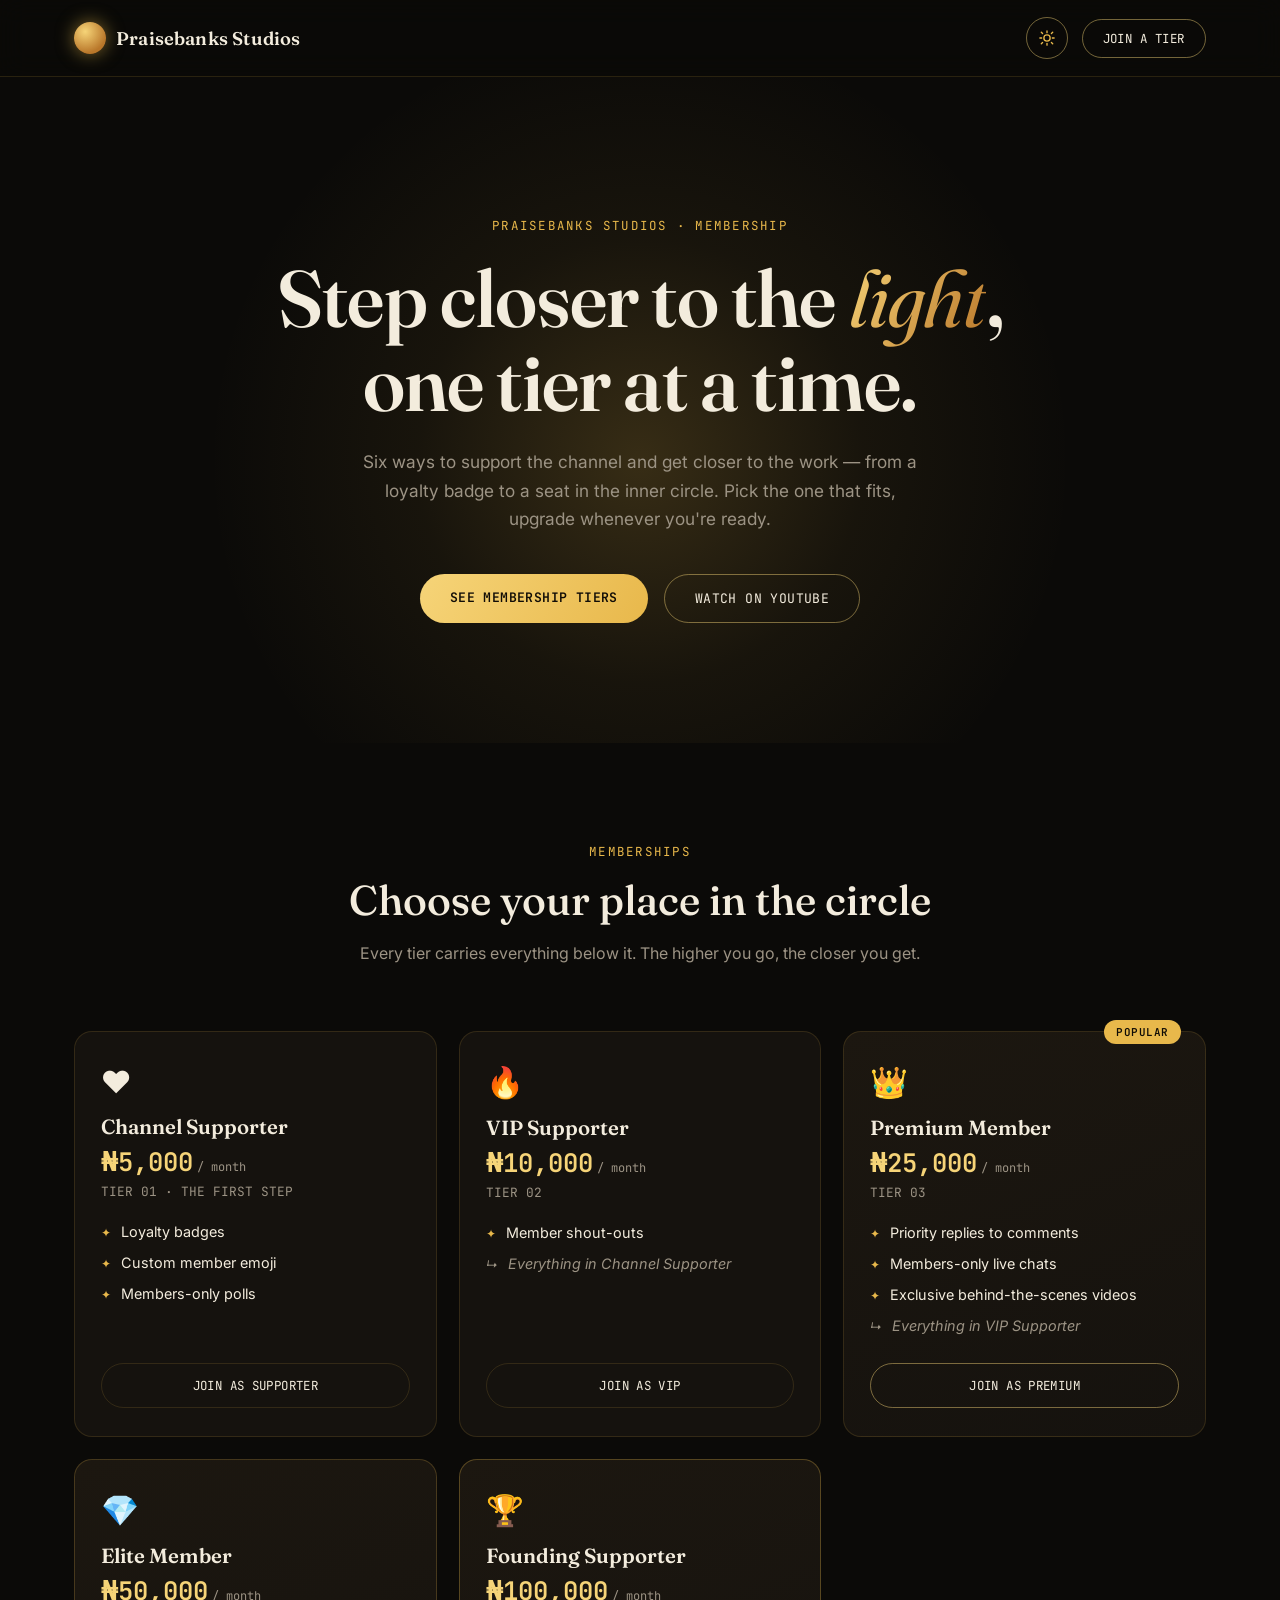
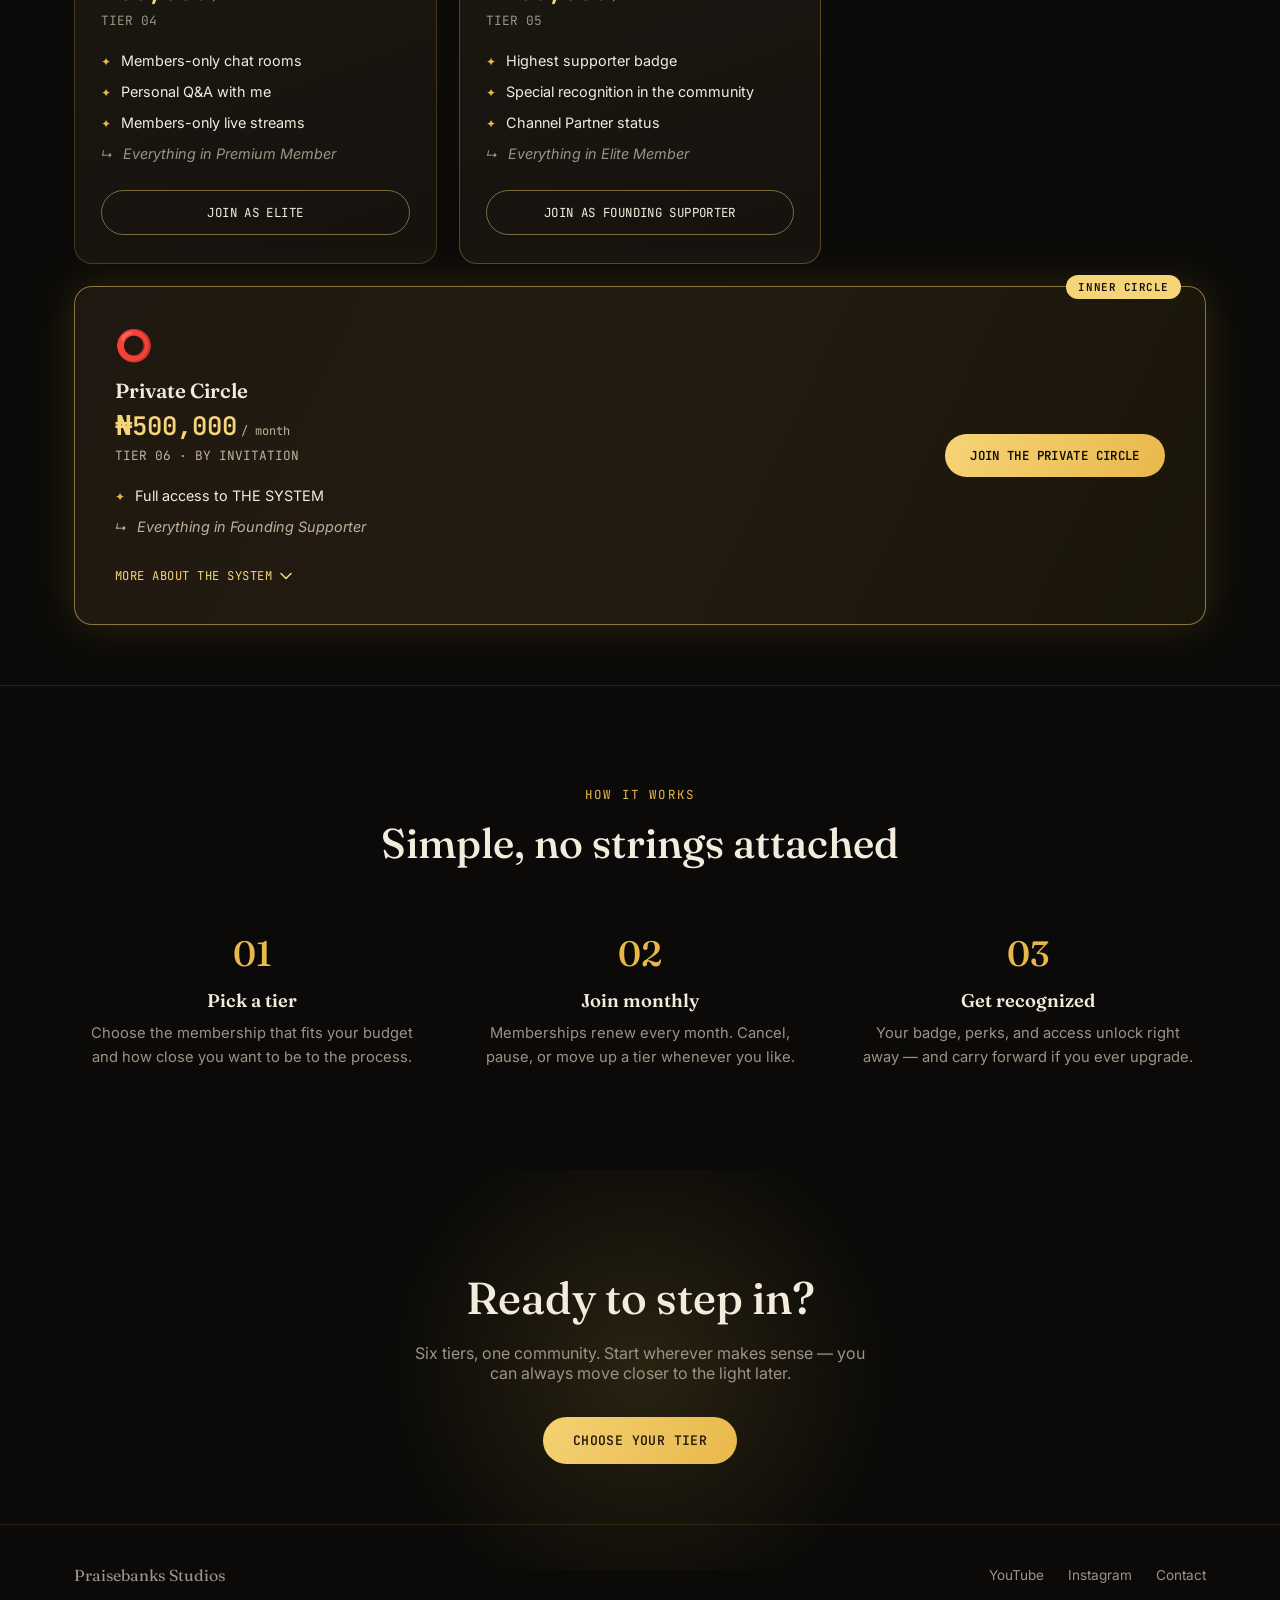
==== index.html @ a1e798ef "edited" ====
<!DOCTYPE html>
<html lang="en">
<head>
<meta charset="UTF-8">
<meta name="viewport" content="width=device-width, initial-scale=1.0">
<title>Praisebanks Studios — Memberships</title>
<link rel="icon" type="image/svg+xml" href="data:image/svg+xml,%3Csvg xmlns='http://www.w3.org/2000/svg' viewBox='0 0 64 64'%3E%3Cdefs%3E%3CradialGradient id='g' cx='38%25' cy='32%25' r='75%25'%3E%3Cstop offset='0%25' stop-color='%23f6d478'/%3E%3Cstop offset='100%25' stop-color='%23b9772a'/%3E%3C/radialGradient%3E%3C/defs%3E%3Crect width='64' height='64' rx='14' fill='%230b0a08'/%3E%3Ccircle cx='32' cy='32' r='19' fill='url(%23g)'/%3E%3C/svg%3E">
<link rel="preconnect" href="https://fonts.googleapis.com">
<link rel="preconnect" href="https://fonts.gstatic.com" crossorigin>
<link href="https://fonts.googleapis.com/css2?family=Fraunces:opsz,wght@9..144,300;9..144,400;9..144,500;9..144,600;9..144,700&family=Inter:wght@400;500;600&family=JetBrains+Mono:wght@400;500;600&display=swap" rel="stylesheet">
<style>
  :root{
    --bg: #0b0a08;
    --panel: #15120e;
    --panel-elevated: #1c1710;
    --gold: #e8b84b;
    --gold-bright: #f6d478;
    --amber: #b9772a;
    --text: #f3ecdd;
    --text-muted: #9c9384;
    --border: rgba(232,184,74,0.14);
    --border-bright: rgba(246,212,120,0.45);
    --glow-rgb: 232,184,74;
    --nav-bg: rgba(11,10,8,0.72);
    --card-shadow: none;
    --card-shadow-elevated: none;
    --card-shadow-t6: none;
  }

  [data-theme="light"]{
    --bg: #fbf1de;
    --panel: #fffaf0;
    --panel-elevated: #fff1d2;
    --gold: #a8601c;
    --gold-bright: #c9791f;
    --amber: #8a4e18;
    --text: #2a1f10;
    --text-muted: #7d6c50;
    --border: rgba(168,96,28,0.18);
    --border-bright: rgba(168,96,28,0.5);
    --glow-rgb: 201,121,31;
    --nav-bg: rgba(251,241,222,0.78);
    --card-shadow: 0 6px 28px rgba(120,74,16,0.10);
    --card-shadow-elevated: 0 14px 44px rgba(120,74,16,0.16);
    --card-shadow-t6: 0 18px 56px rgba(120,74,16,0.22);
  }

  [data-theme="light"] body{
    background:
      radial-gradient(ellipse 900px 500px at 50% -10%, rgba(233,166,64,0.24), transparent 60%),
      linear-gradient(180deg, #fef8ec 0%, #fbf1de 55%, #f7e8c9 100%);
  }
  [data-theme="light"] .tier-card{ box-shadow: var(--card-shadow); }
  [data-theme="light"] .tier-card.t3,
  [data-theme="light"] .tier-card.t4,
  [data-theme="light"] .tier-card.t5{ box-shadow: var(--card-shadow-elevated); }
  [data-theme="light"] .tier-card.t6{ box-shadow: var(--card-shadow-t6); }

  *{ box-sizing: border-box; margin:0; padding:0; }
  html{ scroll-behavior: smooth; }

  body{
    background: var(--bg);
    color: var(--text);
    font-family: 'Inter', sans-serif;
    -webkit-font-smoothing: antialiased;
    overflow-x: hidden;
    transition: background-color .35s ease, color .35s ease;
  }

  @media (prefers-reduced-motion: reduce){
    *{ animation-duration: 0.01ms !important; animation-iteration-count: 1 !important; transition-duration: 0.01ms !important; scroll-behavior: auto !important; }
  }

  a{ color: inherit; text-decoration: none; }
  :focus-visible{ outline: 2px solid var(--gold-bright); outline-offset: 3px; }

  .wrap{ max-width: 1180px; margin: 0 auto; padding: 0 24px; }

  /* ---------- NAV ---------- */
  nav{
    position: sticky; top:0; z-index: 50;
    backdrop-filter: blur(14px);
    background: var(--nav-bg);
    border-bottom: 1px solid var(--border);
  }
  nav .wrap{ display:flex; align-items:center; justify-content:space-between; height: 76px; }
  .brand{ display:flex; align-items:center; gap:10px; font-family:'Fraunces', serif; font-weight:600; font-size: 1.15rem; letter-spacing: 0.01em; }
  .brand .mark{
    width: 32px; height: 32px; border-radius: 50%;
    background: radial-gradient(circle at 35% 30%, var(--gold-bright), var(--amber) 70%);
    box-shadow: 0 0 18px rgba(var(--glow-rgb),0.55);
    flex-shrink: 0;
  }
  .nav-cta{
    font-family:'JetBrains Mono', monospace; font-size: 0.78rem; letter-spacing: 0.04em;
    text-transform: uppercase; padding: 10px 20px; border: 1px solid var(--border-bright);
    border-radius: 999px; transition: all .25s ease; white-space: nowrap;
  }
  .nav-cta:hover{ background: var(--gold); color:#100c06; box-shadow: 0 0 24px rgba(var(--glow-rgb),0.4); }

  .nav-right{ display:flex; align-items:center; gap: 14px; }

  .theme-toggle{
    width: 42px; height: 42px; border-radius: 50%;
    border: 1px solid var(--border-bright); background: transparent;
    display:flex; align-items:center; justify-content:center; cursor:pointer;
    color: var(--gold); transition: all .25s ease; flex-shrink:0;
  }
  .theme-toggle:hover{ background: rgba(var(--glow-rgb),0.1); }
  .theme-toggle svg{ width: 18px; height: 18px; }
  .theme-toggle .icon-moon{ display:none; }
  [data-theme="light"] .theme-toggle .icon-sun{ display:none; }
  [data-theme="light"] .theme-toggle .icon-moon{ display:block; }

  /* ---------- HERO ---------- */
  .hero{
    position: relative;
    padding: 140px 0 120px;
    text-align: center;
    overflow: hidden;
  }
  .hero::before{
    content:''; position:absolute; top: -10%; left:50%; transform: translateX(-50%);
    width: 900px; height: 900px; max-width: 200vw;
    background: radial-gradient(circle, rgba(var(--glow-rgb),0.20) 0%, rgba(var(--glow-rgb),0.06) 35%, transparent 68%);
    pointer-events:none;
    animation: breathe 8s ease-in-out infinite;
  }
  @keyframes breathe{ 0%,100%{ opacity:0.85; } 50%{ opacity:1; } }

  .eyebrow{
    position:relative; font-family:'JetBrains Mono', monospace; font-size: 0.78rem;
    letter-spacing: 0.18em; text-transform: uppercase; color: var(--gold);
    margin-bottom: 22px;
  }
  h1{
    position:relative;
    font-family:'Fraunces', serif; font-weight: 600; font-optical-sizing: auto;
    font-size: clamp(2.5rem, 6.5vw, 5rem);
    line-height: 1.05;
    letter-spacing: -0.01em;
    max-width: 820px; margin: 0 auto 24px;
  }
  h1 em{
    font-style: italic; font-weight: 400;
    background: linear-gradient(120deg, var(--gold-bright), var(--amber));
    -webkit-background-clip: text; background-clip: text; color: transparent;
  }
  .hero p{
    position:relative;
    max-width: 560px; margin: 0 auto 40px;
    color: var(--text-muted); font-size: 1.08rem; line-height: 1.65;
  }
  .hero-actions{ position:relative; display:flex; gap:16px; justify-content:center; flex-wrap: wrap; }
  .btn-primary, .btn-ghost{
    font-family:'JetBrains Mono', monospace; font-size: 0.82rem; letter-spacing:0.03em;
    text-transform: uppercase; padding: 15px 30px; border-radius: 999px; transition: all .25s ease;
    display:inline-block;
  }
  .btn-primary{ background: linear-gradient(120deg, var(--gold-bright), var(--gold)); color:#100c06; font-weight:600; }
  .btn-primary:hover{ box-shadow: 0 0 32px rgba(var(--glow-rgb),0.5); transform: translateY(-2px); }
  .btn-ghost{ border: 1px solid var(--border-bright); }
  .btn-ghost:hover{ background: rgba(var(--glow-rgb),0.08); }

  /* ---------- SECTION HEADS ---------- */
  .section-head{ text-align:center; max-width: 640px; margin: 0 auto 64px; }
  .section-head .eyebrow{ margin-bottom: 16px; }
  .section-head h2{
    font-family:'Fraunces', serif; font-weight: 500; font-size: clamp(1.8rem, 3.6vw, 2.6rem);
    line-height: 1.2; margin-bottom: 16px;
  }
  .section-head p{ color: var(--text-muted); font-size: 1rem; line-height: 1.6; }

  /* ---------- TIERS ---------- */
  .tiers{ padding: 100px 0 60px; }
  .tier-grid{
    display: grid; grid-template-columns: repeat(3, 1fr); gap: 22px;
  }
  .tier-card{
    position: relative;
    background: var(--panel);
    border: 1px solid var(--border);
    border-radius: 18px;
    padding: 32px 26px 28px;
    display: flex; flex-direction: column;
    transition: transform .3s ease, box-shadow .3s ease, border-color .3s ease;
    --glow: 0.08;
  }
  .tier-card:hover{ transform: translateY(-6px); border-color: var(--border-bright); }
  .tier-card::after{
    content:''; position:absolute; inset:0; border-radius:18px; pointer-events:none;
    box-shadow: 0 0 0 rgba(var(--glow-rgb),0);
    transition: box-shadow .3s ease;
  }
  .tier-card:hover::after{ box-shadow: 0 0 40px rgba(var(--glow-rgb), var(--glow)); }

  /* Ascending glow — later tiers glow more, feel more "elevated" */
  .tier-card.t1{ --glow: 0.10; }
  .tier-card.t2{ --glow: 0.16; }
  .tier-card.t3{ --glow: 0.24; background: linear-gradient(160deg, var(--panel-elevated), var(--panel)); }
  .tier-card.t4{ --glow: 0.32; background: linear-gradient(160deg, var(--panel-elevated), var(--panel)); border-color: rgba(var(--glow-rgb),0.22); }
  .tier-card.t5{ --glow: 0.42; background: linear-gradient(160deg, var(--panel-elevated), var(--panel)); border-color: rgba(var(--glow-rgb),0.30); }
  .tier-card.t6{
    --glow: 0.55; grid-column: span 3;
    background: linear-gradient(115deg, #1f1810, #241c11 45%, #1a1509);
    border: 1px solid rgba(246,212,120,0.5);
    box-shadow: 0 0 46px rgba(var(--glow-rgb),0.16);
    padding: 40px 40px;
    flex-direction: row; align-items: center; gap: 36px; justify-content: space-between; flex-wrap: wrap;
    /* This card is always the dark "inner circle" accent, regardless of site theme —
       lock its text colors so they stay readable against its own dark background. */
    --text: #f3ecdd;
    --text-muted: #beb29a;
    --gold: #e8b84b;
    --gold-bright: #f6d478;
    --glow-rgb: 232,184,74;
  }
  .tier-card.t6 .tier-body{ flex: 1; min-width: 260px; }
  .tier-card.t6 .tier-cta{ align-self: center; min-width: 220px; }

  .tier-icon{ font-size: 1.9rem; margin-bottom: 14px; display:block; }
  .tier-name{ font-family:'Fraunces', serif; font-weight: 600; font-size: 1.28rem; margin-bottom: 6px; }
  .tier-price{
    font-family:'JetBrains Mono', monospace; font-size: 1.6rem; font-weight: 600;
    color: var(--gold-bright); margin-bottom: 4px;
  }
  .tier-price span{ font-size: 0.75rem; color: var(--text-muted); font-weight: 400; margin-left: 4px; }
  .tier-sub{ font-size: 0.8rem; color: var(--text-muted); margin-bottom: 22px; font-family:'JetBrains Mono', monospace; }

  .tier-features{ list-style:none; display:flex; flex-direction:column; gap: 11px; margin-bottom: 26px; flex:1; }
  .tier-features li{ display:flex; gap: 10px; font-size: 0.9rem; color: var(--text); line-height:1.4; align-items:flex-start; }
  .tier-features li::before{
    content:'✦'; color: var(--gold); font-size: 0.75rem; margin-top: 3px; flex-shrink:0;
  }
  .tier-features li.inherit{ color: var(--text-muted); font-style: italic; }
  .tier-features li.inherit::before{ content:'↳'; color: var(--text-muted); }

  .tier-cta{
    display:block; text-align:center; padding: 13px 20px; border-radius: 999px;
    font-family:'JetBrains Mono', monospace; font-size: 0.78rem; letter-spacing:0.03em;
    text-transform: uppercase; border: 1px solid var(--border-bright);
    transition: all .25s ease;
  }
  .tier-card.t1 .tier-cta, .tier-card.t2 .tier-cta{ border-color: var(--border); }
  .tier-cta:hover{ background: var(--gold); color:#100c06; box-shadow: 0 0 22px rgba(var(--glow-rgb),0.4); }
  .tier-card.t6 .tier-cta{ background: linear-gradient(120deg, var(--gold-bright), var(--gold)); color:#100c06; font-weight:600; border:none; }
  .tier-card.t6 .tier-cta:hover{ box-shadow: 0 0 32px rgba(var(--glow-rgb),0.55); }

  .system-toggle{
    display: inline-flex; align-items: center; gap: 8px;
    background: none; border: none; cursor: pointer;
    font-family:'JetBrains Mono', monospace; font-size: 0.76rem; letter-spacing: 0.04em;
    text-transform: uppercase; color: var(--gold-bright);
    padding: 0; margin-top: 4px;
  }
  .system-toggle .chev{ transition: transform .3s ease; }
  .system-toggle[aria-expanded="true"] .chev{ transform: rotate(180deg); }
  .system-toggle:hover{ color: var(--gold); }

  .system-panel{
    max-height: 0; overflow: hidden; transition: max-height .4s ease, margin-top .4s ease;
    margin-top: 0;
  }
  .system-panel.open{ max-height: 900px; margin-top: 18px; }
  .system-list{
    list-style: none; display: flex; flex-direction: column; gap: 10px;
    border-top: 1px solid rgba(var(--glow-rgb),0.18); padding-top: 18px;
  }
  .system-intro{
    font-family: 'Fraunces', serif; font-style: italic; font-weight: 400;
    font-size: 0.98rem; line-height: 1.55; color: var(--gold-bright);
    border-top: 1px solid rgba(var(--glow-rgb),0.18); padding-top: 18px;
  }
  .system-panel .system-list{ border-top: none; padding-top: 16px; }
  .system-list li{
    display: flex; gap: 10px; align-items: flex-start;
    font-size: 0.86rem; line-height: 1.5; color: var(--text);
  }
  .system-list li span{ flex-shrink: 0; }

  .badge-top{
    position:absolute; top:-12px; right: 24px;
    background: var(--gold); color:#100c06; font-family:'JetBrains Mono', monospace;
    font-size: 0.68rem; letter-spacing:0.05em; text-transform:uppercase;
    padding: 5px 12px; border-radius: 999px; font-weight:600;
  }
  .badge-inner{
    background: var(--gold-bright);
  }

  /* ---------- HOW IT WORKS ---------- */
  .how{ padding: 100px 0; border-top: 1px solid var(--border); }
  .how-grid{ display:grid; grid-template-columns: repeat(3,1fr); gap: 32px; }
  .how-item{ text-align:center; padding: 0 12px; }
  .how-num{
    font-family:'Fraunces', serif; font-size: 2.2rem; color: var(--gold);
    margin-bottom: 14px; font-weight: 500;
  }
  .how-item h3{ font-family:'Fraunces', serif; font-size: 1.15rem; font-weight:600; margin-bottom: 10px; }
  .how-item p{ color: var(--text-muted); font-size: 0.92rem; line-height: 1.6; }

  /* ---------- FOOTER CTA ---------- */
  .footer-cta{
    padding: 100px 0 60px; text-align:center; position:relative;
  }
  .footer-cta::before{
    content:''; position:absolute; top:0; left:50%; transform:translateX(-50%);
    width:600px; height:400px; max-width:180vw;
    background: radial-gradient(circle, rgba(var(--glow-rgb),0.14), transparent 70%);
    pointer-events:none;
  }
  .footer-cta h2{ font-family:'Fraunces', serif; font-size: clamp(1.9rem,4vw,2.8rem); font-weight:500; margin-bottom: 18px; position:relative; }
  .footer-cta p{ color: var(--text-muted); max-width: 480px; margin: 0 auto 34px; position:relative; }

  footer{ border-top: 1px solid var(--border); padding: 40px 0; }
  footer .wrap{ display:flex; justify-content:space-between; align-items:center; flex-wrap:wrap; gap:20px; }
  .footer-brand{ font-family:'Fraunces', serif; font-size:1rem; color: var(--text-muted); }
  .footer-links{ display:flex; gap: 24px; }
  .footer-links a{ font-size: 0.85rem; color: var(--text-muted); transition: color .2s ease; }
  .footer-links a:hover{ color: var(--gold); }

  /* ---------- RESPONSIVE ---------- */
  @media (max-width: 880px){
    .tier-grid{ grid-template-columns: repeat(2,1fr); }
    .tier-card.t6{ grid-column: span 2; flex-direction: column; align-items: stretch; text-align:left; }
    .tier-card.t6 .tier-cta{ align-self: stretch; }
    .how-grid{ grid-template-columns: 1fr; gap: 40px; }
  }
  @media (max-width: 620px){
    .hero{ padding: 110px 0 80px; }
    .tier-grid{ grid-template-columns: 1fr; }
    .tier-card.t6{ grid-column: span 1; }
    nav .wrap{ height: 66px; }
    .brand span.name{ font-size: 1rem; }
    .nav-cta{ padding: 8px 14px; font-size: 0.7rem; }
    .hero-actions{ flex-direction: column; align-items: stretch; }
    footer .wrap{ flex-direction: column; text-align:center; }
  }
</style>
</head>
<body>

<nav>
  <div class="wrap">
    <div class="brand"><span class="mark"></span><span class="name">Praisebanks Studios</span></div>
    <div class="nav-right">
      <button class="theme-toggle" id="themeToggle" aria-label="Toggle light and dark mode">
        <svg class="icon-sun" viewBox="0 0 24 24" fill="none" stroke="currentColor" stroke-width="1.8" stroke-linecap="round"><circle cx="12" cy="12" r="4.2"/><path d="M12 2.5v2.4M12 19.1v2.4M4.4 4.4l1.7 1.7M17.9 17.9l1.7 1.7M2.5 12h2.4M19.1 12h2.4M4.4 19.6l1.7-1.7M17.9 6.1l1.7-1.7"/></svg>
        <svg class="icon-moon" viewBox="0 0 24 24" fill="none" stroke="currentColor" stroke-width="1.8" stroke-linecap="round" stroke-linejoin="round"><path d="M20.5 14.7A8.5 8.5 0 1 1 9.3 3.5a7 7 0 0 0 11.2 11.2Z"/></svg>
      </button>
      <a class="nav-cta" href="#tiers">Join a Tier</a>
    </div>
  </div>
</nav>

<section class="hero">
  <div class="wrap">
    <div class="eyebrow">Praisebanks Studios · Membership</div>
    <h1>Step closer to the <em>light</em>, one tier at a time.</h1>
    <p>Six ways to support the channel and get closer to the work — from a loyalty badge to a seat in the inner circle. Pick the one that fits, upgrade whenever you're ready.</p>
    <div class="hero-actions">
      <a class="btn-primary" href="#tiers">See Membership Tiers</a>
      <a class="btn-ghost" href="https://youtube.com/@praisebanks?si=7B3ha9k2T8dchtSO" target="_blank" rel="noopener">Watch on YouTube</a>
    </div>
  </div>
</section>

<section class="tiers" id="tiers">
  <div class="wrap">
    <div class="section-head">
      <div class="eyebrow">Memberships</div>
      <h2>Choose your place in the circle</h2>
      <p>Every tier carries everything below it. The higher you go, the closer you get.</p>
    </div>

    <div class="tier-grid">

      <div class="tier-card t1">
        <span class="tier-icon">❤️</span>
        <div class="tier-name">Channel Supporter</div>
        <div class="tier-price">₦5,000<span>/ month</span></div>
        <div class="tier-sub">TIER 01 · THE FIRST STEP</div>
        <ul class="tier-features">
          <li>Loyalty badges</li>
          <li>Custom member emoji</li>
          <li>Members-only polls</li>
        </ul>
        <a class="tier-cta" href="https://www.youtube.com/channel/UCQwlkFycHG1pO2MhN8tXKPQ/join" target="_blank" rel="noopener">Join as Supporter</a>
      </div>

      <div class="tier-card t2">
        <span class="tier-icon">🔥</span>
        <div class="tier-name">VIP Supporter</div>
        <div class="tier-price">₦10,000<span>/ month</span></div>
        <div class="tier-sub">TIER 02</div>
        <ul class="tier-features">
          <li>Member shout-outs</li>
          <li class="inherit">Everything in Channel Supporter</li>
        </ul>
        <a class="tier-cta" href="https://www.youtube.com/channel/UCQwlkFycHG1pO2MhN8tXKPQ/join" target="_blank" rel="noopener">Join as VIP</a>
      </div>

      <div class="tier-card t3">
        <span class="badge-top">Popular</span>
        <span class="tier-icon">👑</span>
        <div class="tier-name">Premium Member</div>
        <div class="tier-price">₦25,000<span>/ month</span></div>
        <div class="tier-sub">TIER 03</div>
        <ul class="tier-features">
          <li>Priority replies to comments</li>
          <li>Members-only live chats</li>
          <li>Exclusive behind-the-scenes videos</li>
          <li class="inherit">Everything in VIP Supporter</li>
        </ul>
        <a class="tier-cta" href="https://www.youtube.com/channel/UCQwlkFycHG1pO2MhN8tXKPQ/join" target="_blank" rel="noopener">Join as Premium</a>
      </div>

      <div class="tier-card t4">
        <span class="tier-icon">💎</span>
        <div class="tier-name">Elite Member</div>
        <div class="tier-price">₦50,000<span>/ month</span></div>
        <div class="tier-sub">TIER 04</div>
        <ul class="tier-features">
          <li>Members-only chat rooms</li>
          <li>Personal Q&A with me</li>
          <li>Members-only live streams</li>
          <li class="inherit">Everything in Premium Member</li>
        </ul>
        <a class="tier-cta" href="https://www.youtube.com/channel/UCQwlkFycHG1pO2MhN8tXKPQ/join" target="_blank" rel="noopener">Join as Elite</a>
      </div>

      <div class="tier-card t5">
        <span class="tier-icon">🏆</span>
        <div class="tier-name">Founding Supporter</div>
        <div class="tier-price">₦100,000<span>/ month</span></div>
        <div class="tier-sub">TIER 05</div>
        <ul class="tier-features">
          <li>Highest supporter badge</li>
          <li>Special recognition in the community</li>
          <li>Channel Partner status</li>
          <li class="inherit">Everything in Elite Member</li>
        </ul>
        <a class="tier-cta" href="https://www.youtube.com/channel/UCQwlkFycHG1pO2MhN8tXKPQ/join" target="_blank" rel="noopener">Join as Founding Supporter</a>
      </div>

      <div class="tier-card t6">
        <div class="tier-body">
          <span class="badge-top badge-inner">Inner Circle</span>
          <span class="tier-icon">⭕</span>
          <div class="tier-name">Private Circle</div>
          <div class="tier-price">₦500,000<span>/ month</span></div>
          <div class="tier-sub">TIER 06 · BY INVITATION</div>
          <ul class="tier-features">
            <li>Full access to THE SYSTEM</li>
            <li class="inherit">Everything in Founding Supporter</li>
          </ul>
          <button class="system-toggle" id="systemToggle" aria-expanded="false" aria-controls="systemPanel">
            <span>More about THE SYSTEM</span>
            <svg class="chev" width="12" height="8" viewBox="0 0 12 8" fill="none"><path d="M1 1.5L6 6.5L11 1.5" stroke="currentColor" stroke-width="1.6" stroke-linecap="round" stroke-linejoin="round"/></svg>
          </button>
          <div class="system-panel" id="systemPanel">
            <p class="system-intro">A closed community for ambitious minds to connect, collaborate, build businesses, and create opportunities together.</p>
            <ul class="system-list">
              <li><span>🤝</span> Private monthly meetups — in-person or virtual</li>
              <li><span>💡</span> Business idea sessions — share and develop ideas together</li>
              <li><span>📈</span> Trading discussions — markets, strategies and experiences</li>
              <li><span>🚀</span> Collaboration opportunities — explore projects and businesses together</li>
              <li><span>🧠</span> Private strategy sessions — goals, challenges and opportunities</li>
              <li><span>🔐</span> Private Inner Circle group — exclusive community for members</li>
              <li><span>🎯</span> Personal growth discussions — accountability, goals and development</li>
              <li><span>🤝</span> Networking — connect with other ambitious members</li>
              <li><span>🎥</span> Private calls with you — selected group discussions</li>
              <li><span>💼</span> Early access to business opportunities and projects you choose to share</li>
              <li><span>🏙️</span> Exclusive physical meetups and events when possible</li>
              <li><span>👑</span> Lifetime recognition as an Inner Circle member while subscribed</li>
              <li><span>🌴</span> Members' vacation</li>
            </ul>
          </div>
        </div>
        <a class="tier-cta" href="https://www.youtube.com/channel/UCQwlkFycHG1pO2MhN8tXKPQ/join" target="_blank" rel="noopener">Join the Private Circle</a>
      </div>

    </div>
  </div>
</section>

<section class="how">
  <div class="wrap">
    <div class="section-head">
      <div class="eyebrow">How it works</div>
      <h2>Simple, no strings attached</h2>
    </div>
    <div class="how-grid">
      <div class="how-item">
        <div class="how-num">01</div>
        <h3>Pick a tier</h3>
        <p>Choose the membership that fits your budget and how close you want to be to the process.</p>
      </div>
      <div class="how-item">
        <div class="how-num">02</div>
        <h3>Join monthly</h3>
        <p>Memberships renew every month. Cancel, pause, or move up a tier whenever you like.</p>
      </div>
      <div class="how-item">
        <div class="how-num">03</div>
        <h3>Get recognized</h3>
        <p>Your badge, perks, and access unlock right away — and carry forward if you ever upgrade.</p>
      </div>
    </div>
  </div>
</section>

<section class="footer-cta">
  <div class="wrap">
    <h2>Ready to step in?</h2>
    <p>Six tiers, one community. Start wherever makes sense — you can always move closer to the light later.</p>
    <a class="btn-primary" href="#tiers">Choose Your Tier</a>
  </div>
</section>

<footer>
  <div class="wrap">
    <div class="footer-brand">Praisebanks Studios</div>
    <div class="footer-links">
      <a href="https://youtube.com/@praisebanks?si=7B3ha9k2T8dchtSO" target="_blank" rel="noopener">YouTube</a>
      <a href="#" target="_blank" rel="noopener">Instagram</a>
      <a href="#" target="_blank" rel="noopener">Contact</a>
    </div>
  </div>
</footer>

<script>
  const toggle = document.getElementById('systemToggle');
  const panel = document.getElementById('systemPanel');
  toggle.addEventListener('click', () => {
    const isOpen = panel.classList.toggle('open');
    toggle.setAttribute('aria-expanded', isOpen);
  });

  const themeBtn = document.getElementById('themeToggle');
  const root = document.documentElement;
  const saved = localStorage.getItem('praisebanks-theme');
  if(saved === 'light'){ root.setAttribute('data-theme', 'light'); }
  themeBtn.addEventListener('click', () => {
    const isLight = root.getAttribute('data-theme') === 'light';
    if(isLight){
      root.removeAttribute('data-theme');
      localStorage.setItem('praisebanks-theme', 'dark');
    } else {
      root.setAttribute('data-theme', 'light');
      localStorage.setItem('praisebanks-theme', 'light');
    }
  });
</script>
</body>
</html>
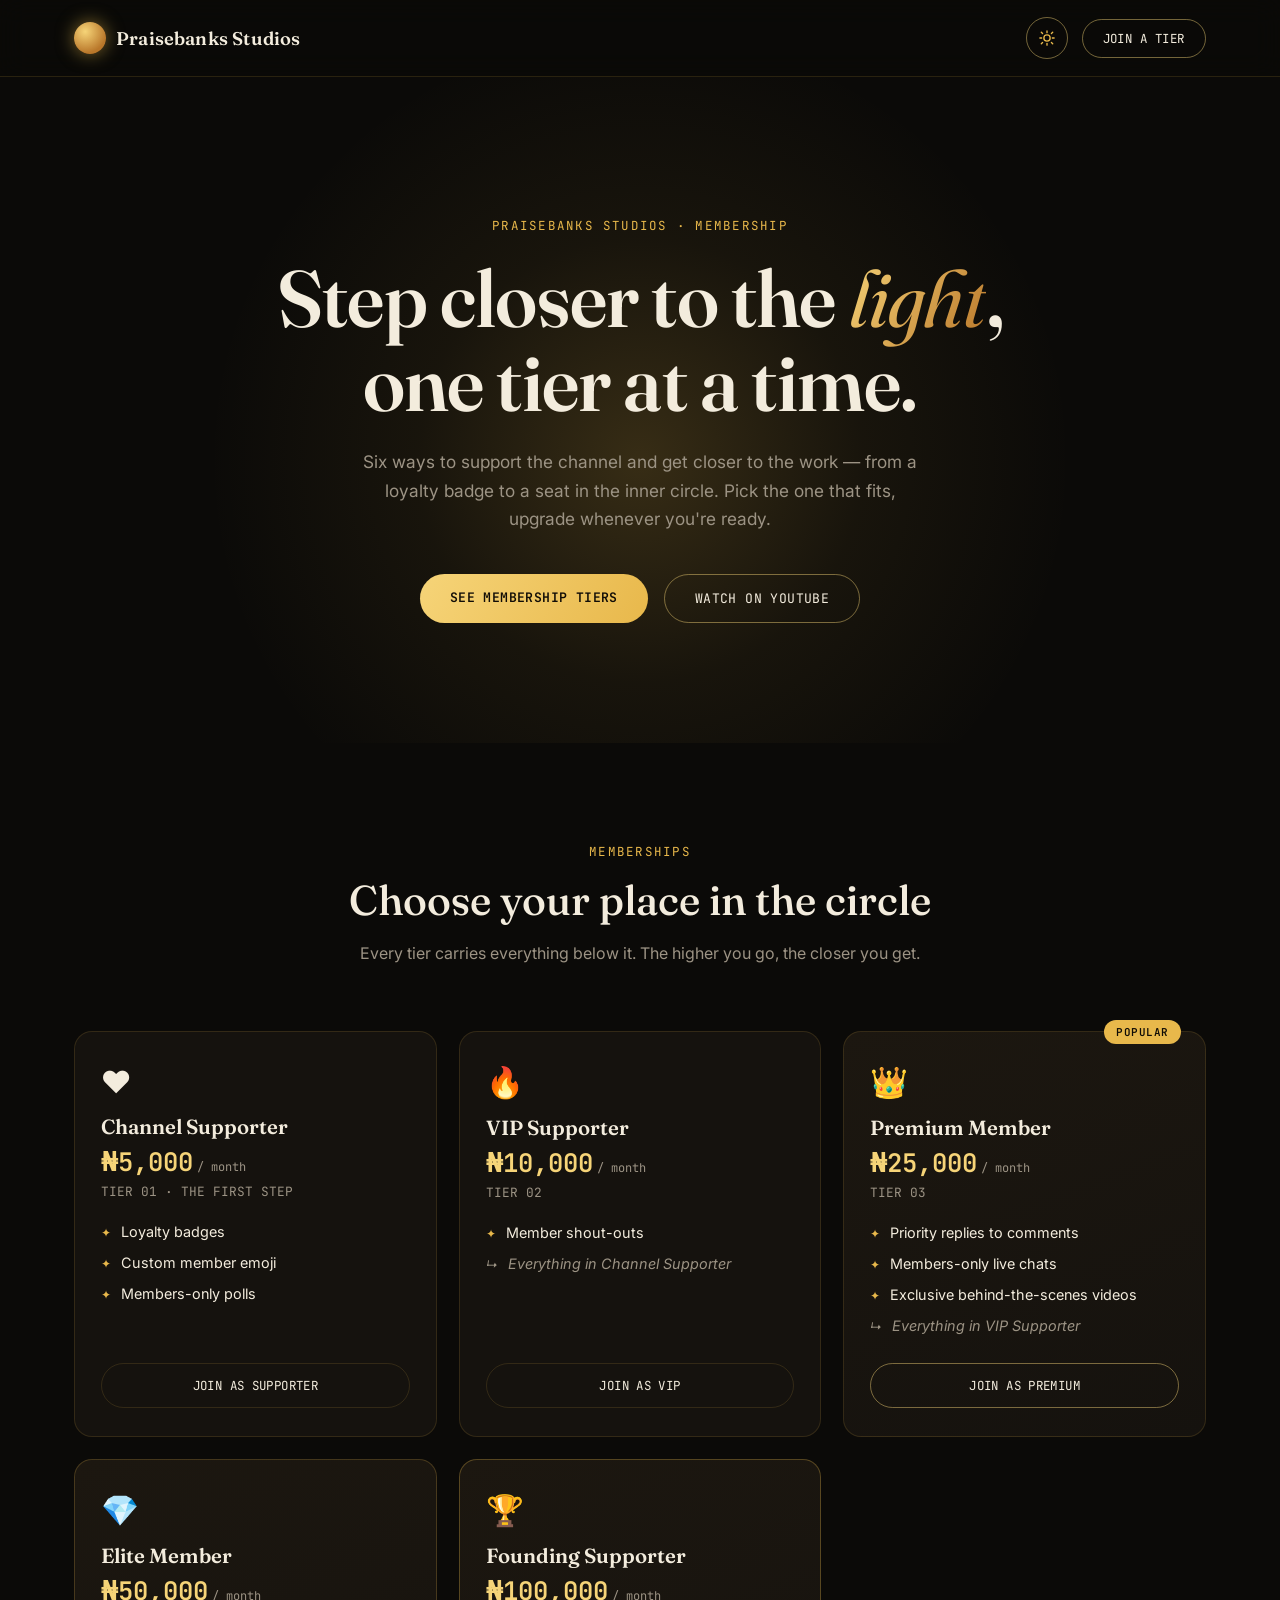
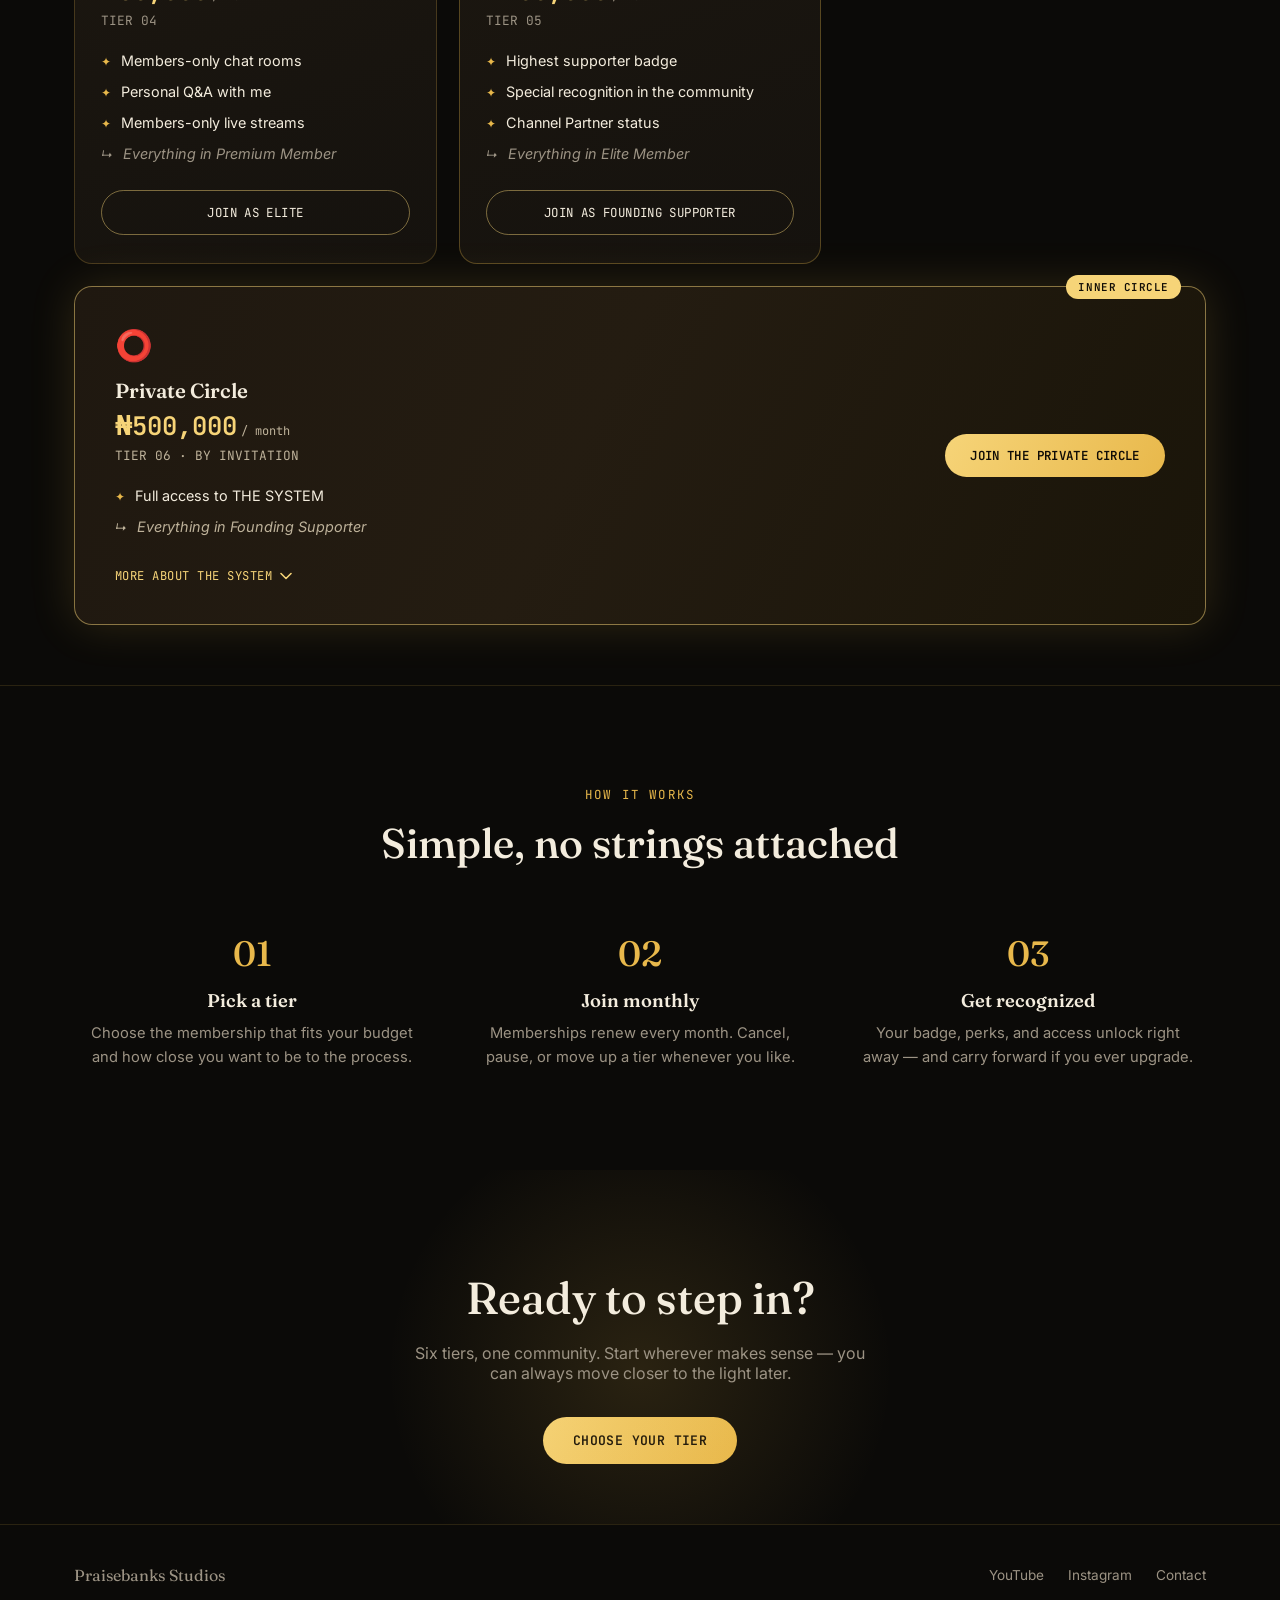
==== commit 3a324c31: "new code" ====
--- a/index.html
+++ b/index.html
@@ -57,7 +57,7 @@
   [data-theme="light"] .tier-card.t6{ box-shadow: var(--card-shadow-t6); }
 
   *{ box-sizing: border-box; margin:0; padding:0; }
-  html{ scroll-behavior: smooth; }
+  html{ scroll-behavior: smooth; overflow-x: hidden; width: 100%; }
 
   body{
     background: var(--bg);
@@ -303,6 +303,7 @@
   /* ---------- FOOTER CTA ---------- */
   .footer-cta{
     padding: 100px 0 60px; text-align:center; position:relative;
+    overflow: hidden;
   }
   .footer-cta::before{
     content:''; position:absolute; top:0; left:50%; transform:translateX(-50%);
@@ -325,12 +326,13 @@
     .tier-grid{ grid-template-columns: repeat(2,1fr); }
     .tier-card.t6{ grid-column: span 2; flex-direction: column; align-items: stretch; text-align:left; }
     .tier-card.t6 .tier-cta{ align-self: stretch; }
+    .tier-card.t6 .tier-body, .tier-card.t6 .tier-cta{ min-width: 0; }
     .how-grid{ grid-template-columns: 1fr; gap: 40px; }
   }
   @media (max-width: 620px){
     .hero{ padding: 110px 0 80px; }
     .tier-grid{ grid-template-columns: 1fr; }
-    .tier-card.t6{ grid-column: span 1; }
+    .tier-card.t6{ grid-column: span 1; padding: 32px 24px; }
     nav .wrap{ height: 66px; }
     .brand span.name{ font-size: 1rem; }
     .nav-cta{ padding: 8px 14px; font-size: 0.7rem; }
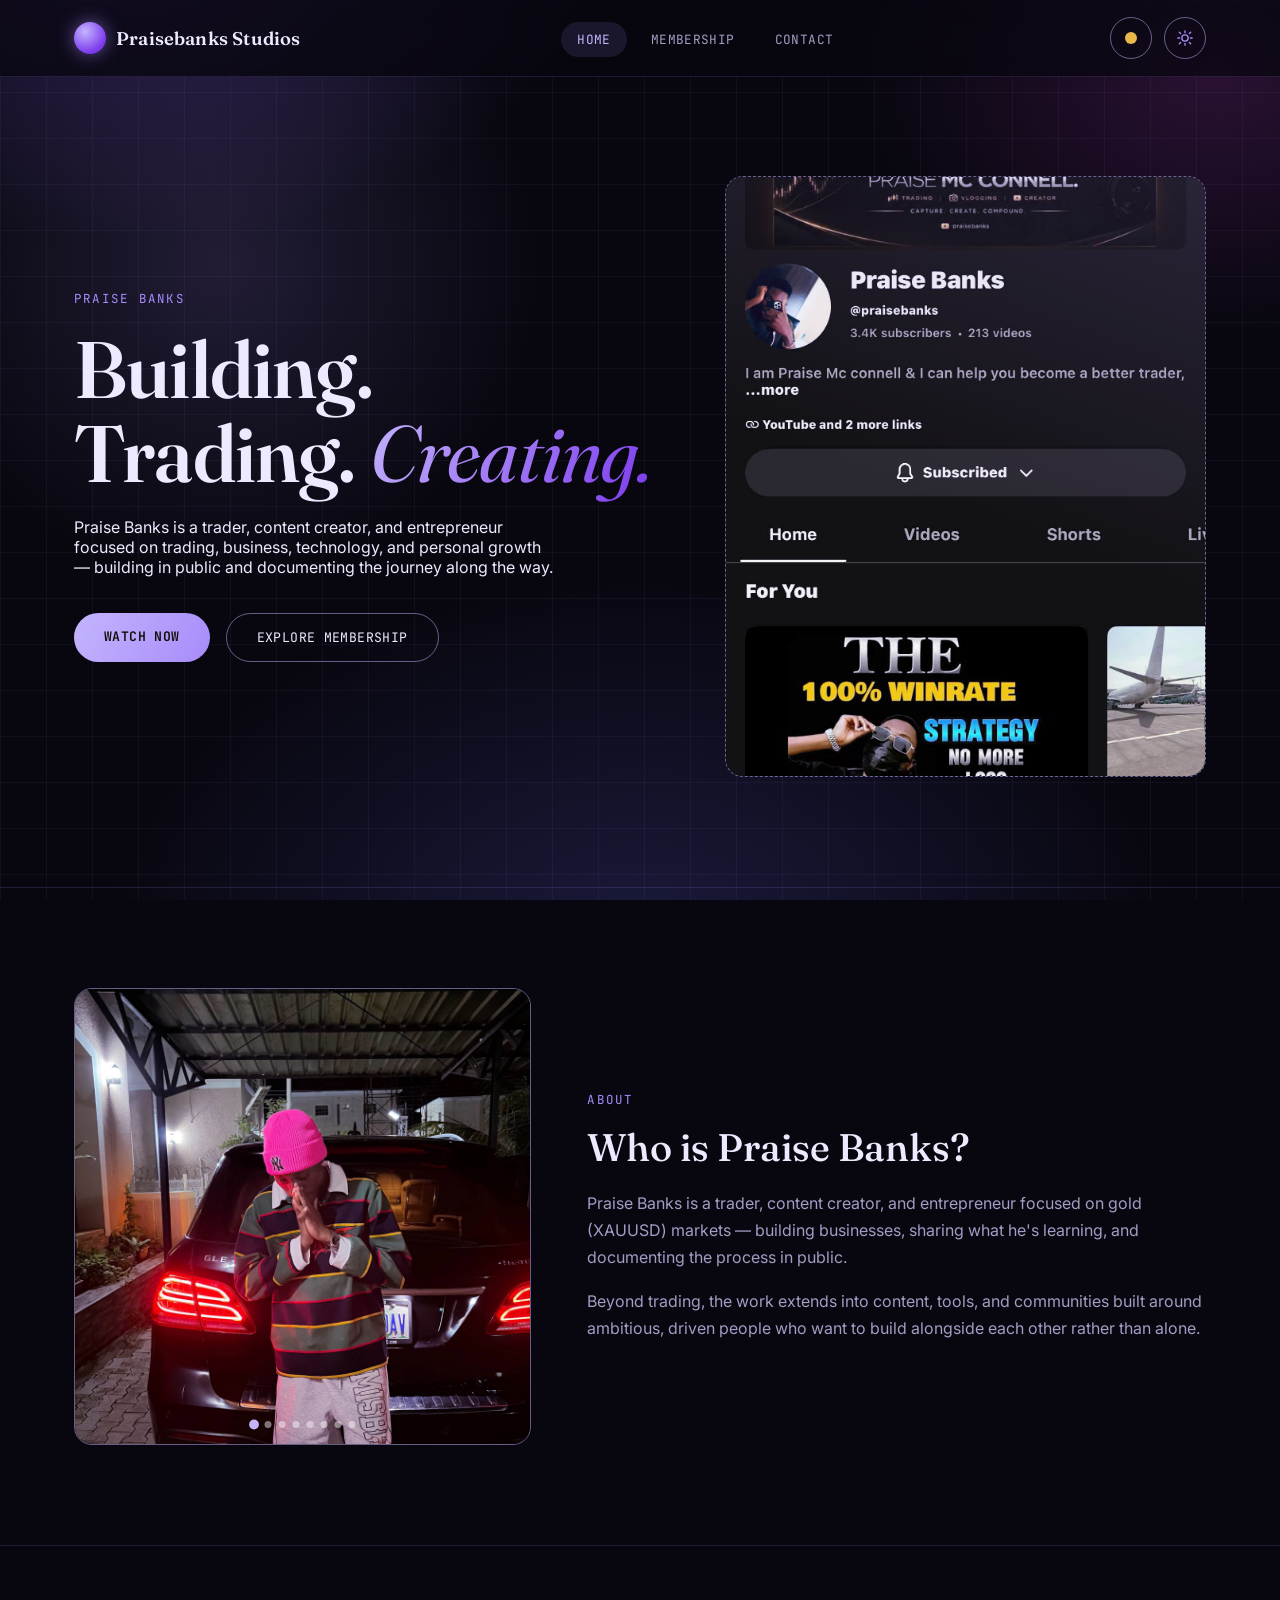
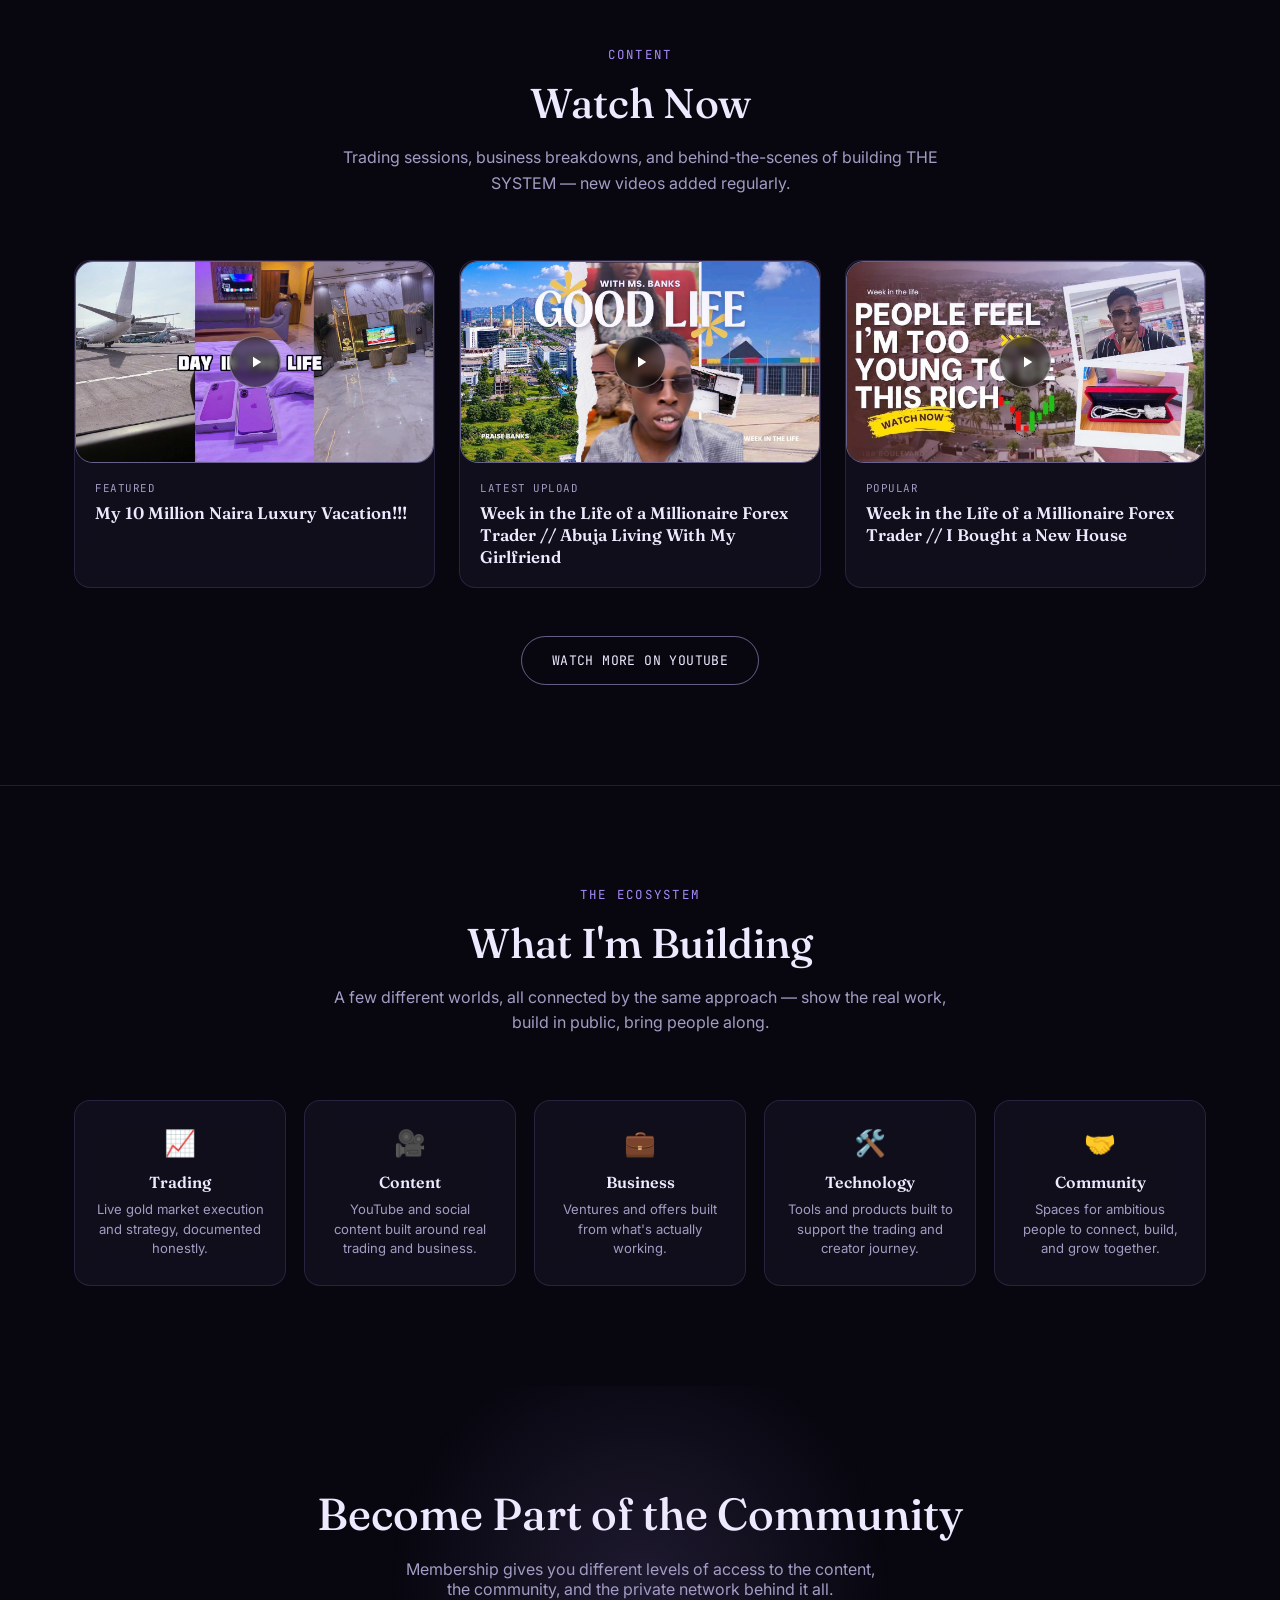
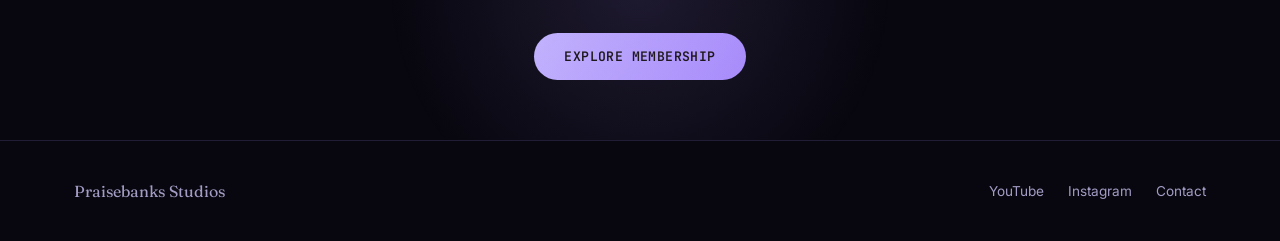
==== commit 69d38af4: "Add files via upload new upload" ====
--- a/index.html
+++ b/index.html
@@ -1,523 +1,189 @@
 <!DOCTYPE html>
-<html lang="en">
+<html lang="en" data-palette="purple" data-mode="dark">
 <head>
 <meta charset="UTF-8">
 <meta name="viewport" content="width=device-width, initial-scale=1.0">
-<title>Praisebanks Studios — Memberships</title>
-<link rel="icon" type="image/svg+xml" href="data:image/svg+xml,%3Csvg xmlns='http://www.w3.org/2000/svg' viewBox='0 0 64 64'%3E%3Cdefs%3E%3CradialGradient id='g' cx='38%25' cy='32%25' r='75%25'%3E%3Cstop offset='0%25' stop-color='%23f6d478'/%3E%3Cstop offset='100%25' stop-color='%23b9772a'/%3E%3C/radialGradient%3E%3C/defs%3E%3Crect width='64' height='64' rx='14' fill='%230b0a08'/%3E%3Ccircle cx='32' cy='32' r='19' fill='url(%23g)'/%3E%3C/svg%3E">
+<title>Praise Banks — Trader, Creator, Builder</title>
+<link rel="icon" type="image/svg+xml" href="data:image/svg+xml,%3Csvg xmlns='http://www.w3.org/2000/svg' viewBox='0 0 64 64'%3E%3Cdefs%3E%3CradialGradient id='g' cx='38%25' cy='32%25' r='75%25'%3E%3Cstop offset='0%25' stop-color='%23b79bf5'/%3E%3Cstop offset='100%25' stop-color='%236d4fbf'/%3E%3C/radialGradient%3E%3C/defs%3E%3Crect width='64' height='64' rx='14' fill='%230b0a08'/%3E%3Ccircle cx='32' cy='32' r='19' fill='url(%23g)'/%3E%3C/svg%3E">
 <link rel="preconnect" href="https://fonts.googleapis.com">
 <link rel="preconnect" href="https://fonts.gstatic.com" crossorigin>
 <link href="https://fonts.googleapis.com/css2?family=Fraunces:opsz,wght@9..144,300;9..144,400;9..144,500;9..144,600;9..144,700&family=Inter:wght@400;500;600&family=JetBrains+Mono:wght@400;500;600&display=swap" rel="stylesheet">
-<style>
-  :root{
-    --bg: #0b0a08;
-    --panel: #15120e;
-    --panel-elevated: #1c1710;
-    --gold: #e8b84b;
-    --gold-bright: #f6d478;
-    --amber: #b9772a;
-    --text: #f3ecdd;
-    --text-muted: #9c9384;
-    --border: rgba(232,184,74,0.14);
-    --border-bright: rgba(246,212,120,0.45);
-    --glow-rgb: 232,184,74;
-    --nav-bg: rgba(11,10,8,0.72);
-    --card-shadow: none;
-    --card-shadow-elevated: none;
-    --card-shadow-t6: none;
-  }
-
-  [data-theme="light"]{
-    --bg: #fbf1de;
-    --panel: #fffaf0;
-    --panel-elevated: #fff1d2;
-    --gold: #a8601c;
-    --gold-bright: #c9791f;
-    --amber: #8a4e18;
-    --text: #2a1f10;
-    --text-muted: #7d6c50;
-    --border: rgba(168,96,28,0.18);
-    --border-bright: rgba(168,96,28,0.5);
-    --glow-rgb: 201,121,31;
-    --nav-bg: rgba(251,241,222,0.78);
-    --card-shadow: 0 6px 28px rgba(120,74,16,0.10);
-    --card-shadow-elevated: 0 14px 44px rgba(120,74,16,0.16);
-    --card-shadow-t6: 0 18px 56px rgba(120,74,16,0.22);
-  }
-
-  [data-theme="light"] body{
-    background:
-      radial-gradient(ellipse 900px 500px at 50% -10%, rgba(233,166,64,0.24), transparent 60%),
-      linear-gradient(180deg, #fef8ec 0%, #fbf1de 55%, #f7e8c9 100%);
-  }
-  [data-theme="light"] .tier-card{ box-shadow: var(--card-shadow); }
-  [data-theme="light"] .tier-card.t3,
-  [data-theme="light"] .tier-card.t4,
-  [data-theme="light"] .tier-card.t5{ box-shadow: var(--card-shadow-elevated); }
-  [data-theme="light"] .tier-card.t6{ box-shadow: var(--card-shadow-t6); }
-
-  *{ box-sizing: border-box; margin:0; padding:0; }
-  html{ scroll-behavior: smooth; overflow-x: hidden; width: 100%; }
-
-  body{
-    background: var(--bg);
-    color: var(--text);
-    font-family: 'Inter', sans-serif;
-    -webkit-font-smoothing: antialiased;
-    overflow-x: hidden;
-    transition: background-color .35s ease, color .35s ease;
-  }
-
-  @media (prefers-reduced-motion: reduce){
-    *{ animation-duration: 0.01ms !important; animation-iteration-count: 1 !important; transition-duration: 0.01ms !important; scroll-behavior: auto !important; }
-  }
-
-  a{ color: inherit; text-decoration: none; }
-  :focus-visible{ outline: 2px solid var(--gold-bright); outline-offset: 3px; }
-
-  .wrap{ max-width: 1180px; margin: 0 auto; padding: 0 24px; }
-
-  /* ---------- NAV ---------- */
-  nav{
-    position: sticky; top:0; z-index: 50;
-    backdrop-filter: blur(14px);
-    background: var(--nav-bg);
-    border-bottom: 1px solid var(--border);
-  }
-  nav .wrap{ display:flex; align-items:center; justify-content:space-between; height: 76px; }
-  .brand{ display:flex; align-items:center; gap:10px; font-family:'Fraunces', serif; font-weight:600; font-size: 1.15rem; letter-spacing: 0.01em; }
-  .brand .mark{
-    width: 32px; height: 32px; border-radius: 50%;
-    background: radial-gradient(circle at 35% 30%, var(--gold-bright), var(--amber) 70%);
-    box-shadow: 0 0 18px rgba(var(--glow-rgb),0.55);
-    flex-shrink: 0;
-  }
-  .nav-cta{
-    font-family:'JetBrains Mono', monospace; font-size: 0.78rem; letter-spacing: 0.04em;
-    text-transform: uppercase; padding: 10px 20px; border: 1px solid var(--border-bright);
-    border-radius: 999px; transition: all .25s ease; white-space: nowrap;
-  }
-  .nav-cta:hover{ background: var(--gold); color:#100c06; box-shadow: 0 0 24px rgba(var(--glow-rgb),0.4); }
-
-  .nav-right{ display:flex; align-items:center; gap: 14px; }
-
-  .theme-toggle{
-    width: 42px; height: 42px; border-radius: 50%;
-    border: 1px solid var(--border-bright); background: transparent;
-    display:flex; align-items:center; justify-content:center; cursor:pointer;
-    color: var(--gold); transition: all .25s ease; flex-shrink:0;
-  }
-  .theme-toggle:hover{ background: rgba(var(--glow-rgb),0.1); }
-  .theme-toggle svg{ width: 18px; height: 18px; }
-  .theme-toggle .icon-moon{ display:none; }
-  [data-theme="light"] .theme-toggle .icon-sun{ display:none; }
-  [data-theme="light"] .theme-toggle .icon-moon{ display:block; }
-
-  /* ---------- HERO ---------- */
-  .hero{
-    position: relative;
-    padding: 140px 0 120px;
-    text-align: center;
-    overflow: hidden;
-  }
-  .hero::before{
-    content:''; position:absolute; top: -10%; left:50%; transform: translateX(-50%);
-    width: 900px; height: 900px; max-width: 200vw;
-    background: radial-gradient(circle, rgba(var(--glow-rgb),0.20) 0%, rgba(var(--glow-rgb),0.06) 35%, transparent 68%);
-    pointer-events:none;
-    animation: breathe 8s ease-in-out infinite;
-  }
-  @keyframes breathe{ 0%,100%{ opacity:0.85; } 50%{ opacity:1; } }
-
-  .eyebrow{
-    position:relative; font-family:'JetBrains Mono', monospace; font-size: 0.78rem;
-    letter-spacing: 0.18em; text-transform: uppercase; color: var(--gold);
-    margin-bottom: 22px;
-  }
-  h1{
-    position:relative;
-    font-family:'Fraunces', serif; font-weight: 600; font-optical-sizing: auto;
-    font-size: clamp(2.5rem, 6.5vw, 5rem);
-    line-height: 1.05;
-    letter-spacing: -0.01em;
-    max-width: 820px; margin: 0 auto 24px;
-  }
-  h1 em{
-    font-style: italic; font-weight: 400;
-    background: linear-gradient(120deg, var(--gold-bright), var(--amber));
-    -webkit-background-clip: text; background-clip: text; color: transparent;
-  }
-  .hero p{
-    position:relative;
-    max-width: 560px; margin: 0 auto 40px;
-    color: var(--text-muted); font-size: 1.08rem; line-height: 1.65;
-  }
-  .hero-actions{ position:relative; display:flex; gap:16px; justify-content:center; flex-wrap: wrap; }
-  .btn-primary, .btn-ghost{
-    font-family:'JetBrains Mono', monospace; font-size: 0.82rem; letter-spacing:0.03em;
-    text-transform: uppercase; padding: 15px 30px; border-radius: 999px; transition: all .25s ease;
-    display:inline-block;
-  }
-  .btn-primary{ background: linear-gradient(120deg, var(--gold-bright), var(--gold)); color:#100c06; font-weight:600; }
-  .btn-primary:hover{ box-shadow: 0 0 32px rgba(var(--glow-rgb),0.5); transform: translateY(-2px); }
-  .btn-ghost{ border: 1px solid var(--border-bright); }
-  .btn-ghost:hover{ background: rgba(var(--glow-rgb),0.08); }
-
-  /* ---------- SECTION HEADS ---------- */
-  .section-head{ text-align:center; max-width: 640px; margin: 0 auto 64px; }
-  .section-head .eyebrow{ margin-bottom: 16px; }
-  .section-head h2{
-    font-family:'Fraunces', serif; font-weight: 500; font-size: clamp(1.8rem, 3.6vw, 2.6rem);
-    line-height: 1.2; margin-bottom: 16px;
-  }
-  .section-head p{ color: var(--text-muted); font-size: 1rem; line-height: 1.6; }
-
-  /* ---------- TIERS ---------- */
-  .tiers{ padding: 100px 0 60px; }
-  .tier-grid{
-    display: grid; grid-template-columns: repeat(3, 1fr); gap: 22px;
-  }
-  .tier-card{
-    position: relative;
-    background: var(--panel);
-    border: 1px solid var(--border);
-    border-radius: 18px;
-    padding: 32px 26px 28px;
-    display: flex; flex-direction: column;
-    transition: transform .3s ease, box-shadow .3s ease, border-color .3s ease;
-    --glow: 0.08;
-  }
-  .tier-card:hover{ transform: translateY(-6px); border-color: var(--border-bright); }
-  .tier-card::after{
-    content:''; position:absolute; inset:0; border-radius:18px; pointer-events:none;
-    box-shadow: 0 0 0 rgba(var(--glow-rgb),0);
-    transition: box-shadow .3s ease;
-  }
-  .tier-card:hover::after{ box-shadow: 0 0 40px rgba(var(--glow-rgb), var(--glow)); }
-
-  /* Ascending glow — later tiers glow more, feel more "elevated" */
-  .tier-card.t1{ --glow: 0.10; }
-  .tier-card.t2{ --glow: 0.16; }
-  .tier-card.t3{ --glow: 0.24; background: linear-gradient(160deg, var(--panel-elevated), var(--panel)); }
-  .tier-card.t4{ --glow: 0.32; background: linear-gradient(160deg, var(--panel-elevated), var(--panel)); border-color: rgba(var(--glow-rgb),0.22); }
-  .tier-card.t5{ --glow: 0.42; background: linear-gradient(160deg, var(--panel-elevated), var(--panel)); border-color: rgba(var(--glow-rgb),0.30); }
-  .tier-card.t6{
-    --glow: 0.55; grid-column: span 3;
-    background: linear-gradient(115deg, #1f1810, #241c11 45%, #1a1509);
-    border: 1px solid rgba(246,212,120,0.5);
-    box-shadow: 0 0 46px rgba(var(--glow-rgb),0.16);
-    padding: 40px 40px;
-    flex-direction: row; align-items: center; gap: 36px; justify-content: space-between; flex-wrap: wrap;
-    /* This card is always the dark "inner circle" accent, regardless of site theme —
-       lock its text colors so they stay readable against its own dark background. */
-    --text: #f3ecdd;
-    --text-muted: #beb29a;
-    --gold: #e8b84b;
-    --gold-bright: #f6d478;
-    --glow-rgb: 232,184,74;
-  }
-  .tier-card.t6 .tier-body{ flex: 1; min-width: 260px; }
-  .tier-card.t6 .tier-cta{ align-self: center; min-width: 220px; }
-
-  .tier-icon{ font-size: 1.9rem; margin-bottom: 14px; display:block; }
-  .tier-name{ font-family:'Fraunces', serif; font-weight: 600; font-size: 1.28rem; margin-bottom: 6px; }
-  .tier-price{
-    font-family:'JetBrains Mono', monospace; font-size: 1.6rem; font-weight: 600;
-    color: var(--gold-bright); margin-bottom: 4px;
-  }
-  .tier-price span{ font-size: 0.75rem; color: var(--text-muted); font-weight: 400; margin-left: 4px; }
-  .tier-sub{ font-size: 0.8rem; color: var(--text-muted); margin-bottom: 22px; font-family:'JetBrains Mono', monospace; }
-
-  .tier-features{ list-style:none; display:flex; flex-direction:column; gap: 11px; margin-bottom: 26px; flex:1; }
-  .tier-features li{ display:flex; gap: 10px; font-size: 0.9rem; color: var(--text); line-height:1.4; align-items:flex-start; }
-  .tier-features li::before{
-    content:'✦'; color: var(--gold); font-size: 0.75rem; margin-top: 3px; flex-shrink:0;
-  }
-  .tier-features li.inherit{ color: var(--text-muted); font-style: italic; }
-  .tier-features li.inherit::before{ content:'↳'; color: var(--text-muted); }
-
-  .tier-cta{
-    display:block; text-align:center; padding: 13px 20px; border-radius: 999px;
-    font-family:'JetBrains Mono', monospace; font-size: 0.78rem; letter-spacing:0.03em;
-    text-transform: uppercase; border: 1px solid var(--border-bright);
-    transition: all .25s ease;
-  }
-  .tier-card.t1 .tier-cta, .tier-card.t2 .tier-cta{ border-color: var(--border); }
-  .tier-cta:hover{ background: var(--gold); color:#100c06; box-shadow: 0 0 22px rgba(var(--glow-rgb),0.4); }
-  .tier-card.t6 .tier-cta{ background: linear-gradient(120deg, var(--gold-bright), var(--gold)); color:#100c06; font-weight:600; border:none; }
-  .tier-card.t6 .tier-cta:hover{ box-shadow: 0 0 32px rgba(var(--glow-rgb),0.55); }
-
-  .system-toggle{
-    display: inline-flex; align-items: center; gap: 8px;
-    background: none; border: none; cursor: pointer;
-    font-family:'JetBrains Mono', monospace; font-size: 0.76rem; letter-spacing: 0.04em;
-    text-transform: uppercase; color: var(--gold-bright);
-    padding: 0; margin-top: 4px;
-  }
-  .system-toggle .chev{ transition: transform .3s ease; }
-  .system-toggle[aria-expanded="true"] .chev{ transform: rotate(180deg); }
-  .system-toggle:hover{ color: var(--gold); }
-
-  .system-panel{
-    max-height: 0; overflow: hidden; transition: max-height .4s ease, margin-top .4s ease;
-    margin-top: 0;
-  }
-  .system-panel.open{ max-height: 900px; margin-top: 18px; }
-  .system-list{
-    list-style: none; display: flex; flex-direction: column; gap: 10px;
-    border-top: 1px solid rgba(var(--glow-rgb),0.18); padding-top: 18px;
-  }
-  .system-intro{
-    font-family: 'Fraunces', serif; font-style: italic; font-weight: 400;
-    font-size: 0.98rem; line-height: 1.55; color: var(--gold-bright);
-    border-top: 1px solid rgba(var(--glow-rgb),0.18); padding-top: 18px;
-  }
-  .system-panel .system-list{ border-top: none; padding-top: 16px; }
-  .system-list li{
-    display: flex; gap: 10px; align-items: flex-start;
-    font-size: 0.86rem; line-height: 1.5; color: var(--text);
-  }
-  .system-list li span{ flex-shrink: 0; }
-
-  .badge-top{
-    position:absolute; top:-12px; right: 24px;
-    background: var(--gold); color:#100c06; font-family:'JetBrains Mono', monospace;
-    font-size: 0.68rem; letter-spacing:0.05em; text-transform:uppercase;
-    padding: 5px 12px; border-radius: 999px; font-weight:600;
-  }
-  .badge-inner{
-    background: var(--gold-bright);
-  }
-
-  /* ---------- HOW IT WORKS ---------- */
-  .how{ padding: 100px 0; border-top: 1px solid var(--border); }
-  .how-grid{ display:grid; grid-template-columns: repeat(3,1fr); gap: 32px; }
-  .how-item{ text-align:center; padding: 0 12px; }
-  .how-num{
-    font-family:'Fraunces', serif; font-size: 2.2rem; color: var(--gold);
-    margin-bottom: 14px; font-weight: 500;
-  }
-  .how-item h3{ font-family:'Fraunces', serif; font-size: 1.15rem; font-weight:600; margin-bottom: 10px; }
-  .how-item p{ color: var(--text-muted); font-size: 0.92rem; line-height: 1.6; }
-
-  /* ---------- FOOTER CTA ---------- */
-  .footer-cta{
-    padding: 100px 0 60px; text-align:center; position:relative;
-    overflow: hidden;
-  }
-  .footer-cta::before{
-    content:''; position:absolute; top:0; left:50%; transform:translateX(-50%);
-    width:600px; height:400px; max-width:180vw;
-    background: radial-gradient(circle, rgba(var(--glow-rgb),0.14), transparent 70%);
-    pointer-events:none;
-  }
-  .footer-cta h2{ font-family:'Fraunces', serif; font-size: clamp(1.9rem,4vw,2.8rem); font-weight:500; margin-bottom: 18px; position:relative; }
-  .footer-cta p{ color: var(--text-muted); max-width: 480px; margin: 0 auto 34px; position:relative; }
-
-  footer{ border-top: 1px solid var(--border); padding: 40px 0; }
-  footer .wrap{ display:flex; justify-content:space-between; align-items:center; flex-wrap:wrap; gap:20px; }
-  .footer-brand{ font-family:'Fraunces', serif; font-size:1rem; color: var(--text-muted); }
-  .footer-links{ display:flex; gap: 24px; }
-  .footer-links a{ font-size: 0.85rem; color: var(--text-muted); transition: color .2s ease; }
-  .footer-links a:hover{ color: var(--gold); }
-
-  /* ---------- RESPONSIVE ---------- */
-  @media (max-width: 880px){
-    .tier-grid{ grid-template-columns: repeat(2,1fr); }
-    .tier-card.t6{ grid-column: span 2; flex-direction: column; align-items: stretch; text-align:left; }
-    .tier-card.t6 .tier-cta{ align-self: stretch; }
-    .tier-card.t6 .tier-body, .tier-card.t6 .tier-cta{ min-width: 0; }
-    .how-grid{ grid-template-columns: 1fr; gap: 40px; }
-  }
-  @media (max-width: 620px){
-    .hero{ padding: 110px 0 80px; }
-    .tier-grid{ grid-template-columns: 1fr; }
-    .tier-card.t6{ grid-column: span 1; padding: 32px 24px; }
-    nav .wrap{ height: 66px; }
-    .brand span.name{ font-size: 1rem; }
-    .nav-cta{ padding: 8px 14px; font-size: 0.7rem; }
-    .hero-actions{ flex-direction: column; align-items: stretch; }
-    footer .wrap{ flex-direction: column; text-align:center; }
-  }
-</style>
+<link rel="stylesheet" href="shared.css">
+<link rel="stylesheet" href="home.css">
 </head>
 <body>
 
 <nav>
   <div class="wrap">
-    <div class="brand"><span class="mark"></span><span class="name">Praisebanks Studios</span></div>
+    <a href="index.html" class="brand"><span class="mark"></span><span class="name">Praisebanks Studios</span></a>
+    <ul class="nav-links">
+      <li><a href="index.html" class="nav-link active" aria-current="page">Home</a></li>
+      <li><a href="membership.html" class="nav-link">Membership</a></li>
+      <li><a href="contact.html" class="nav-link">Contact</a></li>
+    </ul>
     <div class="nav-right">
+      <button class="palette-toggle" id="paletteToggle" aria-label="Switch color theme between gold and purple">
+        <svg class="icon-to-gold" viewBox="0 0 24 24"><circle cx="12" cy="12" r="8" fill="#e8b84b"/></svg>
+        <svg class="icon-to-purple" viewBox="0 0 24 24"><circle cx="12" cy="12" r="8" fill="#a78bfa"/></svg>
+      </button>
       <button class="theme-toggle" id="themeToggle" aria-label="Toggle light and dark mode">
         <svg class="icon-sun" viewBox="0 0 24 24" fill="none" stroke="currentColor" stroke-width="1.8" stroke-linecap="round"><circle cx="12" cy="12" r="4.2"/><path d="M12 2.5v2.4M12 19.1v2.4M4.4 4.4l1.7 1.7M17.9 17.9l1.7 1.7M2.5 12h2.4M19.1 12h2.4M4.4 19.6l1.7-1.7M17.9 6.1l1.7-1.7"/></svg>
         <svg class="icon-moon" viewBox="0 0 24 24" fill="none" stroke="currentColor" stroke-width="1.8" stroke-linecap="round" stroke-linejoin="round"><path d="M20.5 14.7A8.5 8.5 0 1 1 9.3 3.5a7 7 0 0 0 11.2 11.2Z"/></svg>
       </button>
-      <a class="nav-cta" href="#tiers">Join a Tier</a>
+      <button class="menu-toggle" id="menuToggle" aria-label="Toggle menu" aria-expanded="false">
+        <span></span><span></span><span></span>
+      </button>
     </div>
   </div>
 </nav>
-
-<section class="hero">
-  <div class="wrap">
-    <div class="eyebrow">Praisebanks Studios · Membership</div>
-    <h1>Step closer to the <em>light</em>, one tier at a time.</h1>
-    <p>Six ways to support the channel and get closer to the work — from a loyalty badge to a seat in the inner circle. Pick the one that fits, upgrade whenever you're ready.</p>
-    <div class="hero-actions">
-      <a class="btn-primary" href="#tiers">See Membership Tiers</a>
-      <a class="btn-ghost" href="https://youtube.com/@praisebanks?si=7B3ha9k2T8dchtSO" target="_blank" rel="noopener">Watch on YouTube</a>
-    </div>
-  </div>
-</section>
-
-<section class="tiers" id="tiers">
+<div class="mobile-overlay" id="mobileOverlay">
+  <button class="mobile-overlay-close" id="mobileOverlayClose" aria-label="Close menu">&times;</button>
+  <a href="index.html" class="mobile-overlay-link active" aria-current="page">Home</a>
+  <a href="membership.html" class="mobile-overlay-link">Membership</a>
+  <a href="contact.html" class="mobile-overlay-link">Contact</a>
+</div>
+
+
+<!-- ============ HERO ============ -->
+<section class="intro-hero">
+  <div class="wrap">
+    <div>
+      <div class="eyebrow">Praise Banks</div>
+      <h1>Building. Trading. <em>Creating.</em></h1>
+      <p>Praise Banks is a trader, content creator, and entrepreneur focused on trading, business, technology, and personal growth — building in public and documenting the journey along the way.</p>
+      <div class="hero-actions">
+        <a class="btn-primary" href="#watch">Watch Now</a>
+        <a class="btn-ghost" href="membership.html">Explore Membership</a>
+      </div>
+    </div>
+    <div class="img-placeholder media-frame" role="img" aria-label="Praise Banks YouTube channel">
+      <img src="images/hero-channel.jpg" alt="Praise Banks YouTube channel page">
+    </div>
+  </div>
+</section>
+
+<!-- ============ ABOUT ============ -->
+<section class="about">
+  <div class="wrap">
+    <div class="about-slideshow" aria-label="Photos of Praise Banks">
+      <div class="slide active"><img src="images/slide-01.jpg" alt="Praise Banks"></div>
+      <div class="slide"><img src="images/slide-02.jpg" alt="Praise Banks"></div>
+      <div class="slide"><img src="images/slide-03.jpg" alt="Praise Banks"></div>
+      <div class="slide"><img src="images/slide-04.jpg" alt="Praise Banks"></div>
+      <div class="slide"><img src="images/slide-05.jpg" alt="Praise Banks"></div>
+      <div class="slide"><img src="images/slide-06.jpg" alt="Praise Banks"></div>
+      <div class="slide"><img src="images/slide-07.jpg" alt="Praise Banks"></div>
+      <div class="slide"><img src="images/slide-08.jpg" alt="Praise Banks"></div>
+      <div class="slideshow-dots">
+        <button class="active" aria-label="Slide 1"></button>
+        <button aria-label="Slide 2"></button>
+        <button aria-label="Slide 3"></button>
+        <button aria-label="Slide 4"></button>
+        <button aria-label="Slide 5"></button>
+        <button aria-label="Slide 6"></button>
+        <button aria-label="Slide 7"></button>
+        <button aria-label="Slide 8"></button>
+      </div>
+    </div>
+    <div class="about-copy">
+      <div class="eyebrow">About</div>
+      <h2>Who is Praise Banks?</h2>
+      <p>Praise Banks is a trader, content creator, and entrepreneur focused on gold (XAUUSD) markets — building businesses, sharing what he's learning, and documenting the process in public.</p>
+      <p>Beyond trading, the work extends into content, tools, and communities built around ambitious, driven people who want to build alongside each other rather than alone.</p>
+    </div>
+  </div>
+</section>
+
+<!-- ============ WATCH NOW ============ -->
+<section class="watch-now" id="watch">
   <div class="wrap">
     <div class="section-head">
-      <div class="eyebrow">Memberships</div>
-      <h2>Choose your place in the circle</h2>
-      <p>Every tier carries everything below it. The higher you go, the closer you get.</p>
-    </div>
-
-    <div class="tier-grid">
-
-      <div class="tier-card t1">
-        <span class="tier-icon">❤️</span>
-        <div class="tier-name">Channel Supporter</div>
-        <div class="tier-price">₦5,000<span>/ month</span></div>
-        <div class="tier-sub">TIER 01 · THE FIRST STEP</div>
-        <ul class="tier-features">
-          <li>Loyalty badges</li>
-          <li>Custom member emoji</li>
-          <li>Members-only polls</li>
-        </ul>
-        <a class="tier-cta" href="https://www.youtube.com/channel/UCQwlkFycHG1pO2MhN8tXKPQ/join" target="_blank" rel="noopener">Join as Supporter</a>
-      </div>
-
-      <div class="tier-card t2">
-        <span class="tier-icon">🔥</span>
-        <div class="tier-name">VIP Supporter</div>
-        <div class="tier-price">₦10,000<span>/ month</span></div>
-        <div class="tier-sub">TIER 02</div>
-        <ul class="tier-features">
-          <li>Member shout-outs</li>
-          <li class="inherit">Everything in Channel Supporter</li>
-        </ul>
-        <a class="tier-cta" href="https://www.youtube.com/channel/UCQwlkFycHG1pO2MhN8tXKPQ/join" target="_blank" rel="noopener">Join as VIP</a>
-      </div>
-
-      <div class="tier-card t3">
-        <span class="badge-top">Popular</span>
-        <span class="tier-icon">👑</span>
-        <div class="tier-name">Premium Member</div>
-        <div class="tier-price">₦25,000<span>/ month</span></div>
-        <div class="tier-sub">TIER 03</div>
-        <ul class="tier-features">
-          <li>Priority replies to comments</li>
-          <li>Members-only live chats</li>
-          <li>Exclusive behind-the-scenes videos</li>
-          <li class="inherit">Everything in VIP Supporter</li>
-        </ul>
-        <a class="tier-cta" href="https://www.youtube.com/channel/UCQwlkFycHG1pO2MhN8tXKPQ/join" target="_blank" rel="noopener">Join as Premium</a>
-      </div>
-
-      <div class="tier-card t4">
-        <span class="tier-icon">💎</span>
-        <div class="tier-name">Elite Member</div>
-        <div class="tier-price">₦50,000<span>/ month</span></div>
-        <div class="tier-sub">TIER 04</div>
-        <ul class="tier-features">
-          <li>Members-only chat rooms</li>
-          <li>Personal Q&A with me</li>
-          <li>Members-only live streams</li>
-          <li class="inherit">Everything in Premium Member</li>
-        </ul>
-        <a class="tier-cta" href="https://www.youtube.com/channel/UCQwlkFycHG1pO2MhN8tXKPQ/join" target="_blank" rel="noopener">Join as Elite</a>
-      </div>
-
-      <div class="tier-card t5">
-        <span class="tier-icon">🏆</span>
-        <div class="tier-name">Founding Supporter</div>
-        <div class="tier-price">₦100,000<span>/ month</span></div>
-        <div class="tier-sub">TIER 05</div>
-        <ul class="tier-features">
-          <li>Highest supporter badge</li>
-          <li>Special recognition in the community</li>
-          <li>Channel Partner status</li>
-          <li class="inherit">Everything in Elite Member</li>
-        </ul>
-        <a class="tier-cta" href="https://www.youtube.com/channel/UCQwlkFycHG1pO2MhN8tXKPQ/join" target="_blank" rel="noopener">Join as Founding Supporter</a>
-      </div>
-
-      <div class="tier-card t6">
-        <div class="tier-body">
-          <span class="badge-top badge-inner">Inner Circle</span>
-          <span class="tier-icon">⭕</span>
-          <div class="tier-name">Private Circle</div>
-          <div class="tier-price">₦500,000<span>/ month</span></div>
-          <div class="tier-sub">TIER 06 · BY INVITATION</div>
-          <ul class="tier-features">
-            <li>Full access to THE SYSTEM</li>
-            <li class="inherit">Everything in Founding Supporter</li>
-          </ul>
-          <button class="system-toggle" id="systemToggle" aria-expanded="false" aria-controls="systemPanel">
-            <span>More about THE SYSTEM</span>
-            <svg class="chev" width="12" height="8" viewBox="0 0 12 8" fill="none"><path d="M1 1.5L6 6.5L11 1.5" stroke="currentColor" stroke-width="1.6" stroke-linecap="round" stroke-linejoin="round"/></svg>
-          </button>
-          <div class="system-panel" id="systemPanel">
-            <p class="system-intro">A closed community for ambitious minds to connect, collaborate, build businesses, and create opportunities together.</p>
-            <ul class="system-list">
-              <li><span>🤝</span> Private monthly meetups — in-person or virtual</li>
-              <li><span>💡</span> Business idea sessions — share and develop ideas together</li>
-              <li><span>📈</span> Trading discussions — markets, strategies and experiences</li>
-              <li><span>🚀</span> Collaboration opportunities — explore projects and businesses together</li>
-              <li><span>🧠</span> Private strategy sessions — goals, challenges and opportunities</li>
-              <li><span>🔐</span> Private Inner Circle group — exclusive community for members</li>
-              <li><span>🎯</span> Personal growth discussions — accountability, goals and development</li>
-              <li><span>🤝</span> Networking — connect with other ambitious members</li>
-              <li><span>🎥</span> Private calls with you — selected group discussions</li>
-              <li><span>💼</span> Early access to business opportunities and projects you choose to share</li>
-              <li><span>🏙️</span> Exclusive physical meetups and events when possible</li>
-              <li><span>👑</span> Lifetime recognition as an Inner Circle member while subscribed</li>
-              <li><span>🌴</span> Members' vacation</li>
-            </ul>
-          </div>
-        </div>
-        <a class="tier-cta" href="https://www.youtube.com/channel/UCQwlkFycHG1pO2MhN8tXKPQ/join" target="_blank" rel="noopener">Join the Private Circle</a>
-      </div>
-
-    </div>
-  </div>
-</section>
-
-<section class="how">
+      <div class="eyebrow">Content</div>
+      <h2>Watch Now</h2>
+      <p>Trading sessions, business breakdowns, and behind-the-scenes of building THE SYSTEM — new videos added regularly.</p>
+    </div>
+    <div class="video-grid">
+      <a class="video-card" href="https://youtu.be/islNsD-AgdE?si=B0fhp9G1GIPI69iL" target="_blank" rel="noopener">
+        <div class="video-thumb media-frame">
+          <img src="images/video-featured.jpg" alt="My 10 Million Naira Luxury Vacation!!! thumbnail">
+          <div class="play-btn"><span><svg viewBox="0 0 24 24" fill="currentColor"><path d="M8 5v14l11-7z"/></svg></span></div>
+        </div>
+        <div class="video-info">
+          <span class="video-label">Featured</span>
+          <h3>My 10 Million Naira Luxury Vacation!!!</h3>
+        </div>
+      </a>
+      <a class="video-card" href="https://youtu.be/AYTIhooPTP8?si=feiHeDSkytamII4R" target="_blank" rel="noopener">
+        <div class="video-thumb media-frame">
+          <img src="images/video-latest.jpg" alt="Week in the life of a Millionaire Forex trader — Abuja Living With My Girlfriend thumbnail">
+          <div class="play-btn"><span><svg viewBox="0 0 24 24" fill="currentColor"><path d="M8 5v14l11-7z"/></svg></span></div>
+        </div>
+        <div class="video-info">
+          <span class="video-label">Latest upload</span>
+          <h3>Week in the Life of a Millionaire Forex Trader // Abuja Living With My Girlfriend</h3>
+        </div>
+      </a>
+      <a class="video-card" href="https://youtu.be/9UzXkX_WsuM?si=tNo1rd0cEZvp7kFr" target="_blank" rel="noopener">
+        <div class="video-thumb media-frame">
+          <img src="images/video-popular.jpg" alt="Week in the life of a Millionaire Forex trader — I Bought A New House thumbnail">
+          <div class="play-btn"><span><svg viewBox="0 0 24 24" fill="currentColor"><path d="M8 5v14l11-7z"/></svg></span></div>
+        </div>
+        <div class="video-info">
+          <span class="video-label">Popular</span>
+          <h3>Week in the Life of a Millionaire Forex Trader // I Bought a New House</h3>
+        </div>
+      </a>
+    </div>
+    <div class="watch-now-footer">
+      <a class="btn-ghost" href="https://youtube.com/@praisebanks?si=7B3ha9k2T8dchtSO" target="_blank" rel="noopener">Watch More on YouTube</a>
+    </div>
+  </div>
+</section>
+
+<!-- ============ WHAT I'M BUILDING ============ -->
+<section class="building">
   <div class="wrap">
     <div class="section-head">
-      <div class="eyebrow">How it works</div>
-      <h2>Simple, no strings attached</h2>
-    </div>
-    <div class="how-grid">
-      <div class="how-item">
-        <div class="how-num">01</div>
-        <h3>Pick a tier</h3>
-        <p>Choose the membership that fits your budget and how close you want to be to the process.</p>
-      </div>
-      <div class="how-item">
-        <div class="how-num">02</div>
-        <h3>Join monthly</h3>
-        <p>Memberships renew every month. Cancel, pause, or move up a tier whenever you like.</p>
-      </div>
-      <div class="how-item">
-        <div class="how-num">03</div>
-        <h3>Get recognized</h3>
-        <p>Your badge, perks, and access unlock right away — and carry forward if you ever upgrade.</p>
-      </div>
-    </div>
-  </div>
-</section>
-
+      <div class="eyebrow">The Ecosystem</div>
+      <h2>What I'm Building</h2>
+      <p>A few different worlds, all connected by the same approach — show the real work, build in public, bring people along.</p>
+    </div>
+    <div class="building-grid">
+      <div class="building-item">
+        <span class="building-icon">📈</span>
+        <h3>Trading</h3>
+        <p>Live gold market execution and strategy, documented honestly.</p>
+      </div>
+      <div class="building-item">
+        <span class="building-icon">🎥</span>
+        <h3>Content</h3>
+        <p>YouTube and social content built around real trading and business.</p>
+      </div>
+      <div class="building-item">
+        <span class="building-icon">💼</span>
+        <h3>Business</h3>
+        <p>Ventures and offers built from what's actually working.</p>
+      </div>
+      <div class="building-item">
+        <span class="building-icon">🛠️</span>
+        <h3>Technology</h3>
+        <p>Tools and products built to support the trading and creator journey.</p>
+      </div>
+      <div class="building-item">
+        <span class="building-icon">🤝</span>
+        <h3>Community</h3>
+        <p>Spaces for ambitious people to connect, build, and grow together.</p>
+      </div>
+    </div>
+  </div>
+</section>
+
+<!-- ============ MEMBERSHIP CTA ============ -->
 <section class="footer-cta">
   <div class="wrap">
-    <h2>Ready to step in?</h2>
-    <p>Six tiers, one community. Start wherever makes sense — you can always move closer to the light later.</p>
-    <a class="btn-primary" href="#tiers">Choose Your Tier</a>
+    <h2>Become Part of the Community</h2>
+    <p>Membership gives you different levels of access to the content, the community, and the private network behind it all.</p>
+    <a class="btn-primary" href="membership.html">Explore Membership</a>
   </div>
 </section>
 
@@ -526,34 +192,12 @@
     <div class="footer-brand">Praisebanks Studios</div>
     <div class="footer-links">
       <a href="https://youtube.com/@praisebanks?si=7B3ha9k2T8dchtSO" target="_blank" rel="noopener">YouTube</a>
-      <a href="#" target="_blank" rel="noopener">Instagram</a>
-      <a href="#" target="_blank" rel="noopener">Contact</a>
+      <a href="https://instagram.com/praisebanks" target="_blank" rel="noopener">Instagram</a>
+      <a href="contact.html">Contact</a>
     </div>
   </div>
 </footer>
 
-<script>
-  const toggle = document.getElementById('systemToggle');
-  const panel = document.getElementById('systemPanel');
-  toggle.addEventListener('click', () => {
-    const isOpen = panel.classList.toggle('open');
-    toggle.setAttribute('aria-expanded', isOpen);
-  });
-
-  const themeBtn = document.getElementById('themeToggle');
-  const root = document.documentElement;
-  const saved = localStorage.getItem('praisebanks-theme');
-  if(saved === 'light'){ root.setAttribute('data-theme', 'light'); }
-  themeBtn.addEventListener('click', () => {
-    const isLight = root.getAttribute('data-theme') === 'light';
-    if(isLight){
-      root.removeAttribute('data-theme');
-      localStorage.setItem('praisebanks-theme', 'dark');
-    } else {
-      root.setAttribute('data-theme', 'light');
-      localStorage.setItem('praisebanks-theme', 'light');
-    }
-  });
-</script>
+<script src="main.js"></script>
 </body>
 </html>
--- a/shared.css
+++ b/shared.css
@@ -0,0 +1,386 @@
+/* ==========================================================================
+   PRAISEBANKS STUDIOS — SHARED FOUNDATION
+   Design tokens, reset, nav, footer, and reusable components.
+   Loaded on every page. Page-specific styles live in their own file
+   (membership.css, home.css, contact.css) so new pages can be added
+   later without touching this file.
+
+   THEME SYSTEM: two independent switches combine into four looks —
+   data-palette = "gold" | "purple"   (color family)
+   data-mode    = "dark" | "light"    (light/dark)
+   Set on <html>, e.g. <html data-palette="purple" data-mode="dark">
+   ========================================================================== */
+
+:root{
+  /* fallback values (used only if attributes are somehow missing) */
+  --bg: #08070f;
+  --panel: rgba(24,20,38,0.6);
+  --panel-elevated: rgba(32,26,50,0.65);
+  --gold: #a78bfa;
+  --gold-bright: #c4b5fd;
+  --amber: #7c3aed;
+  --text: #ede9fe;
+  --text-muted: #a39cc4;
+  --border: rgba(167,139,250,0.16);
+  --border-bright: rgba(196,181,253,0.5);
+  --glow-rgb: 167,139,250;
+  --nav-bg: rgba(8,7,15,0.7);
+  --card-shadow: none;
+  --card-shadow-elevated: none;
+  --card-shadow-t6: none;
+  --card-blur: blur(18px);
+}
+
+/* ---------- PURPLE · DARK (current Web3 look) ---------- */
+[data-palette="purple"][data-mode="dark"]{
+  --bg: #08070f;
+  --panel: rgba(24,20,38,0.6);
+  --panel-elevated: rgba(32,26,50,0.65);
+  --gold: #a78bfa;
+  --gold-bright: #c4b5fd;
+  --amber: #7c3aed;
+  --text: #ede9fe;
+  --text-muted: #a39cc4;
+  --border: rgba(167,139,250,0.16);
+  --border-bright: rgba(196,181,253,0.5);
+  --glow-rgb: 167,139,250;
+  --nav-bg: rgba(8,7,15,0.7);
+  --card-shadow: none;
+  --card-shadow-elevated: none;
+  --card-shadow-t6: none;
+  --card-blur: blur(18px);
+}
+
+/* ---------- PURPLE · LIGHT (current Web3 look, light) ---------- */
+[data-palette="purple"][data-mode="light"]{
+  --bg: #f6f4ff;
+  --panel: rgba(255,255,255,0.7);
+  --panel-elevated: rgba(240,235,255,0.75);
+  --gold: #7c3aed;
+  --gold-bright: #8b5cf6;
+  --amber: #5b21b6;
+  --text: #1e1b30;
+  --text-muted: #6b6483;
+  --border: rgba(124,58,237,0.18);
+  --border-bright: rgba(124,58,237,0.5);
+  --glow-rgb: 124,58,237;
+  --nav-bg: rgba(246,244,255,0.75);
+  --card-shadow: 0 6px 28px rgba(91,33,182,0.10);
+  --card-shadow-elevated: 0 14px 44px rgba(91,33,182,0.14);
+  --card-shadow-t6: 0 18px 56px rgba(91,33,182,0.20);
+  --card-blur: blur(18px);
+}
+
+/* ---------- GOLD · DARK (Web3 look, gold/amber) ---------- */
+[data-palette="gold"][data-mode="dark"]{
+  --bg: #0b0a08;
+  --panel: rgba(21,18,14,0.6);
+  --panel-elevated: rgba(28,23,16,0.65);
+  --gold: #e8b84b;
+  --gold-bright: #f6d478;
+  --amber: #b9772a;
+  --text: #f3ecdd;
+  --text-muted: #9c9384;
+  --border: rgba(232,184,74,0.14);
+  --border-bright: rgba(246,212,120,0.45);
+  --glow-rgb: 232,184,74;
+  --nav-bg: rgba(11,10,8,0.72);
+  --card-shadow: none;
+  --card-shadow-elevated: none;
+  --card-shadow-t6: none;
+  --card-blur: blur(18px);
+}
+
+/* ---------- GOLD · LIGHT (Web3 look, gold/amber) ---------- */
+[data-palette="gold"][data-mode="light"]{
+  --bg: #fbf1de;
+  --panel: rgba(255,250,240,0.7);
+  --panel-elevated: rgba(255,241,210,0.75);
+  --gold: #a8601c;
+  --gold-bright: #c9791f;
+  --amber: #8a4e18;
+  --text: #2a1f10;
+  --text-muted: #7d6c50;
+  --border: rgba(168,96,28,0.18);
+  --border-bright: rgba(168,96,28,0.5);
+  --glow-rgb: 201,121,31;
+  --nav-bg: rgba(251,241,222,0.78);
+  --card-shadow: 0 6px 28px rgba(120,74,16,0.10);
+  --card-shadow-elevated: 0 14px 44px rgba(120,74,16,0.16);
+  --card-shadow-t6: 0 18px 56px rgba(120,74,16,0.22);
+  --card-blur: blur(18px);
+}
+
+/* ---------- BACKGROUND: Web3 grid + gradient mesh — purple hues for purple, gold/amber hues for gold ---------- */
+[data-palette="purple"] body{
+  background-color: var(--bg);
+  background-image:
+    linear-gradient(rgba(167,139,250,0.06) 1px, transparent 1px),
+    linear-gradient(90deg, rgba(167,139,250,0.06) 1px, transparent 1px),
+    radial-gradient(ellipse 800px 520px at 10% -8%, rgba(139,92,246,0.28), transparent 60%),
+    radial-gradient(ellipse 650px 480px at 95% 8%, rgba(217,70,239,0.16), transparent 55%),
+    radial-gradient(ellipse 900px 620px at 50% 105%, rgba(99,102,241,0.20), transparent 60%);
+  background-size: 46px 46px, 46px 46px, auto, auto, auto;
+  background-attachment: fixed;
+}
+[data-palette="purple"][data-mode="light"] body{
+  background-image:
+    linear-gradient(rgba(124,58,237,0.05) 1px, transparent 1px),
+    linear-gradient(90deg, rgba(124,58,237,0.05) 1px, transparent 1px),
+    radial-gradient(ellipse 800px 520px at 10% -8%, rgba(139,92,246,0.14), transparent 60%),
+    radial-gradient(ellipse 650px 480px at 95% 8%, rgba(217,70,239,0.10), transparent 55%),
+    radial-gradient(ellipse 900px 620px at 50% 105%, rgba(99,102,241,0.10), transparent 60%);
+}
+[data-palette="gold"] body{
+  background-color: var(--bg);
+  background-image:
+    linear-gradient(rgba(232,184,74,0.06) 1px, transparent 1px),
+    linear-gradient(90deg, rgba(232,184,74,0.06) 1px, transparent 1px),
+    radial-gradient(ellipse 800px 520px at 10% -8%, rgba(246,190,90,0.26), transparent 60%),
+    radial-gradient(ellipse 650px 480px at 95% 8%, rgba(217,119,6,0.16), transparent 55%),
+    radial-gradient(ellipse 900px 620px at 50% 105%, rgba(180,120,25,0.20), transparent 60%);
+  background-size: 46px 46px, 46px 46px, auto, auto, auto;
+  background-attachment: fixed;
+}
+[data-palette="gold"][data-mode="light"] body{
+  background-image:
+    linear-gradient(rgba(168,96,28,0.05) 1px, transparent 1px),
+    linear-gradient(90deg, rgba(168,96,28,0.05) 1px, transparent 1px),
+    radial-gradient(ellipse 800px 520px at 10% -8%, rgba(246,190,90,0.14), transparent 60%),
+    radial-gradient(ellipse 650px 480px at 95% 8%, rgba(217,119,6,0.10), transparent 55%),
+    radial-gradient(ellipse 900px 620px at 50% 105%, rgba(180,120,25,0.10), transparent 60%);
+}
+
+*{ box-sizing: border-box; margin:0; padding:0; }
+html{ scroll-behavior: smooth; overflow-x: hidden; width: 100%; }
+
+body{
+  color: var(--text);
+  font-family: 'Inter', sans-serif;
+  -webkit-font-smoothing: antialiased;
+  overflow-x: hidden;
+  transition: background-color .35s ease, color .35s ease;
+  padding-top: 76px;
+}
+
+@media (prefers-reduced-motion: reduce){
+  *{ animation-duration: 0.01ms !important; animation-iteration-count: 1 !important; transition-duration: 0.01ms !important; scroll-behavior: auto !important; }
+}
+
+a{ color: inherit; text-decoration: none; }
+:focus-visible{ outline: 2px solid var(--gold-bright); outline-offset: 3px; }
+section[id]{ scroll-margin-top: 96px; }
+
+.wrap{ max-width: 1180px; margin: 0 auto; padding: 0 24px; }
+
+/* ---------- NAV ---------- */
+nav{
+  position: fixed; top:0; left:0; right:0; width: 100%; z-index: 100;
+  backdrop-filter: blur(14px);
+  background: var(--nav-bg);
+  border-bottom: 1px solid var(--border);
+}
+nav .wrap{ display:flex; align-items:center; justify-content:space-between; height: 76px; gap: 24px; }
+
+.brand{ display:flex; align-items:center; gap:10px; font-family:'Fraunces', serif; font-weight:600; font-size: 1.15rem; letter-spacing: 0.01em; flex-shrink:0; }
+.brand .mark{
+  width: 32px; height: 32px; border-radius: 50%;
+  background: radial-gradient(circle at 35% 30%, var(--gold-bright), var(--amber) 70%);
+  box-shadow: 0 0 18px rgba(var(--glow-rgb),0.55);
+  flex-shrink: 0;
+}
+
+.nav-links{ list-style:none; display:flex; gap: 8px; margin: 0 auto; }
+.nav-link{
+  font-family:'JetBrains Mono', monospace; font-size: 0.8rem; letter-spacing: 0.03em;
+  text-transform: uppercase; padding: 9px 16px; border-radius: 999px;
+  color: var(--text-muted); transition: all .2s ease;
+}
+.nav-link:hover{ color: var(--text); background: rgba(var(--glow-rgb),0.08); }
+.nav-link.active{ color: var(--gold-bright); background: rgba(var(--glow-rgb),0.12); }
+
+.nav-right{ display:flex; align-items:center; gap: 12px; flex-shrink:0; }
+
+.theme-toggle{
+  width: 42px; height: 42px; border-radius: 50%;
+  border: 1px solid var(--border-bright); background: transparent;
+  display:flex; align-items:center; justify-content:center; cursor:pointer;
+  color: var(--gold); transition: all .25s ease; flex-shrink:0;
+}
+.theme-toggle:hover{ background: rgba(var(--glow-rgb),0.1); }
+.theme-toggle svg{ width: 18px; height: 18px; }
+.theme-toggle .icon-moon{ display:none; }
+[data-mode="light"] .theme-toggle .icon-sun{ display:none; }
+[data-mode="light"] .theme-toggle .icon-moon{ display:block; }
+
+.palette-toggle{
+  width: 42px; height: 42px; border-radius: 50%;
+  border: 1px solid var(--border-bright); background: transparent;
+  display:flex; align-items:center; justify-content:center; cursor:pointer;
+  transition: all .25s ease; flex-shrink:0;
+}
+.palette-toggle:hover{ background: rgba(var(--glow-rgb),0.1); }
+.palette-toggle svg{ width: 18px; height: 18px; }
+.palette-toggle .icon-to-purple{ display:none; }
+[data-palette="gold"] .palette-toggle .icon-to-gold{ display:none; }
+[data-palette="gold"] .palette-toggle .icon-to-purple{ display:block; }
+
+.menu-toggle{
+  display:none; width: 42px; height: 42px; border-radius: 50%;
+  border: 1px solid var(--border-bright); background: transparent;
+  cursor:pointer; flex-direction:column; align-items:center; justify-content:center; gap:4px;
+  flex-shrink:0;
+}
+.menu-toggle span{
+  display:block; width: 16px; height: 1.5px; background: var(--text); border-radius: 2px;
+  transition: transform .25s ease, opacity .25s ease;
+}
+.menu-toggle.open span:nth-child(1){ transform: translateY(5.5px) rotate(45deg); }
+.menu-toggle.open span:nth-child(2){ opacity: 0; }
+.menu-toggle.open span:nth-child(3){ transform: translateY(-5.5px) rotate(-45deg); }
+
+/* ---------- MOBILE MENU — full-screen overlay ----------
+   Deliberately NOT a dropdown panel. A fixed, full-viewport overlay has
+   no height to calculate, nothing to clip, and no parent stacking-context
+   quirks to fight — it just covers the whole screen. Simplest possible
+   pattern, hardest to break. */
+.mobile-overlay{
+  position: fixed;
+  inset: 0;
+  z-index: 999;
+  background: #000000;
+  display: flex;
+  flex-direction: column;
+  align-items: center;
+  justify-content: center;
+  gap: 32px;
+  opacity: 0;
+  visibility: hidden;
+  pointer-events: none;
+  transition: opacity .25s ease, visibility 0s linear .25s;
+}
+.mobile-overlay.open{
+  opacity: 1;
+  visibility: visible;
+  pointer-events: auto;
+  transition: opacity .25s ease;
+}
+.mobile-overlay-link{
+  font-family:'JetBrains Mono', monospace; font-size: 1.15rem; letter-spacing: 0.04em;
+  text-transform: uppercase; color: #d9d9d9; padding: 10px 24px;
+}
+.mobile-overlay-link.active{ color: var(--gold-bright); }
+.mobile-overlay-link:hover{ color: #ffffff; }
+.mobile-overlay-close{
+  position: absolute; top: 18px; right: 20px;
+  width: 44px; height: 44px; border-radius: 50%;
+  border: 1px solid rgba(255,255,255,0.3); background: transparent;
+  color: #ffffff; font-size: 1.6rem; line-height: 1; cursor: pointer;
+  display: flex; align-items: center; justify-content: center;
+}
+@media (min-width: 881px){
+  .mobile-overlay{ display: none !important; }
+}
+
+/* ---------- SHARED HERO (centered) ---------- */
+.hero{
+  position: relative;
+  padding: 140px 0 120px;
+  text-align: center;
+  overflow: hidden;
+}
+.hero::before{
+  content:''; position:absolute; top: -10%; left:50%; transform: translateX(-50%);
+  width: 900px; height: 900px; max-width: 200vw;
+  background: radial-gradient(circle, rgba(var(--glow-rgb),0.20) 0%, rgba(var(--glow-rgb),0.06) 35%, transparent 68%);
+  pointer-events:none;
+  animation: breathe 8s ease-in-out infinite;
+}
+@keyframes breathe{ 0%,100%{ opacity:0.85; } 50%{ opacity:1; } }
+
+.eyebrow{
+  position:relative; font-family:'JetBrains Mono', monospace; font-size: 0.78rem;
+  letter-spacing: 0.18em; text-transform: uppercase; color: var(--gold);
+  margin-bottom: 22px;
+}
+h1{
+  position:relative;
+  font-family:'Fraunces', serif; font-weight: 600; font-optical-sizing: auto;
+  font-size: clamp(2.5rem, 6.5vw, 5rem);
+  line-height: 1.05;
+  letter-spacing: -0.01em;
+  max-width: 820px; margin: 0 auto 24px;
+}
+h1 em{
+  font-style: italic; font-weight: 400;
+  background: linear-gradient(120deg, var(--gold-bright), var(--amber));
+  -webkit-background-clip: text; background-clip: text; color: transparent;
+}
+.hero p{
+  position:relative;
+  max-width: 560px; margin: 0 auto 40px;
+  color: var(--text-muted); font-size: 1.08rem; line-height: 1.65;
+}
+.hero-actions{ position:relative; display:flex; gap:16px; justify-content:center; flex-wrap: wrap; }
+
+/* ---------- BUTTONS ---------- */
+.btn-primary, .btn-ghost{
+  font-family:'JetBrains Mono', monospace; font-size: 0.82rem; letter-spacing:0.03em;
+  text-transform: uppercase; padding: 15px 30px; border-radius: 999px; transition: all .25s ease;
+  display:inline-block; cursor:pointer; border: none;
+}
+.btn-primary{ background: linear-gradient(120deg, var(--gold-bright), var(--gold)); color:#100c06; font-weight:600; }
+.btn-primary:hover{ box-shadow: 0 0 32px rgba(var(--glow-rgb),0.5); transform: translateY(-2px); }
+.btn-ghost{ border: 1px solid var(--border-bright); background: transparent; color: var(--text); }
+.btn-ghost:hover{ background: rgba(var(--glow-rgb),0.08); }
+
+/* ---------- SECTION HEADS ---------- */
+.section-head{ text-align:center; max-width: 640px; margin: 0 auto 64px; }
+.section-head .eyebrow{ margin-bottom: 16px; }
+.section-head h2{
+  font-family:'Fraunces', serif; font-weight: 500; font-size: clamp(1.8rem, 3.6vw, 2.6rem);
+  line-height: 1.2; margin-bottom: 16px;
+}
+.section-head p{ color: var(--text-muted); font-size: 1rem; line-height: 1.6; }
+
+/* ---------- REUSABLE GLOW CTA (closing call-to-action band) ---------- */
+.footer-cta{
+  padding: 100px 0 60px; text-align:center; position:relative;
+  overflow: hidden;
+}
+.footer-cta::before{
+  content:''; position:absolute; top:0; left:50%; transform:translateX(-50%);
+  width:600px; height:400px; max-width:180vw;
+  background: radial-gradient(circle, rgba(var(--glow-rgb),0.14), transparent 70%);
+  pointer-events:none;
+}
+.footer-cta h2{ font-family:'Fraunces', serif; font-size: clamp(1.9rem,4vw,2.8rem); font-weight:500; margin-bottom: 18px; position:relative; }
+.footer-cta p{ color: var(--text-muted); max-width: 480px; margin: 0 auto 34px; position:relative; }
+
+/* ---------- FOOTER ---------- */
+footer{ border-top: 1px solid var(--border); padding: 40px 0; }
+footer .wrap{ display:flex; justify-content:space-between; align-items:center; flex-wrap:wrap; gap:20px; }
+.footer-brand{ font-family:'Fraunces', serif; font-size:1rem; color: var(--text-muted); }
+.footer-links{ display:flex; gap: 24px; flex-wrap: wrap; }
+.footer-links a{ font-size: 0.85rem; color: var(--text-muted); transition: color .2s ease; }
+.footer-links a:hover{ color: var(--gold); }
+
+/* ---------- SHARED RESPONSIVE ---------- */
+@media (max-width: 880px){
+  .nav-links{ display:none; }
+  .menu-toggle{ display:flex; }
+}
+@media (max-width: 620px){
+  .hero{ padding: 110px 0 80px; }
+  nav .wrap{ height: 66px; }
+  body{ padding-top: 66px; }
+  .brand span.name{ font-size: 1rem; }
+  .nav-right{ gap: 8px; }
+  .theme-toggle, .palette-toggle, .menu-toggle{ width: 36px; height: 36px; }
+  .theme-toggle svg, .palette-toggle svg{ width: 16px; height: 16px; }
+  .hero-actions{ flex-direction: column; align-items: stretch; }
+  footer .wrap{ flex-direction: column; text-align:center; }
+}
+@media (max-width: 400px){
+  .brand span.name{ display: none; }
+}
--- a/home.css
+++ b/home.css
@@ -0,0 +1,164 @@
+/* ==========================================================================
+   HOME PAGE — intro hero, about, watch now, ecosystem grid
+   Loaded only on home.html, on top of shared.css.
+   ========================================================================== */
+
+/* ---------- MEDIA FRAME (reusable image wrapper with theme-color tint mask) ---------- */
+.media-frame{
+  position: relative; border-radius: 18px; overflow: hidden;
+  border: 1px solid var(--border-bright);
+}
+.media-frame img{ width:100%; height:100%; object-fit:cover; display:block; }
+.media-frame::after{
+  content:''; position:absolute; inset:0; pointer-events:none;
+  background: rgba(var(--glow-rgb), 0.22);
+  mix-blend-mode: overlay;
+}
+.media-frame::before{
+  content:''; position:absolute; inset:0; pointer-events:none; z-index:1;
+  background: linear-gradient(200deg, rgba(var(--glow-rgb),0.16) 0%, transparent 55%);
+}
+
+/* ---------- ABOUT SLIDESHOW ---------- */
+.about-slideshow{
+  position: relative; aspect-ratio: 1 / 1; width: 100%;
+  border-radius: 18px; overflow: hidden; border: 1px solid var(--border-bright);
+}
+.about-slideshow .slide{
+  position: absolute; inset: 0; opacity: 0; transition: opacity 1s ease;
+}
+.about-slideshow .slide.active{ opacity: 1; }
+.about-slideshow .slide img{ width:100%; height:100%; object-fit:cover; display:block; }
+.about-slideshow .slide::after{
+  content:''; position:absolute; inset:0; pointer-events:none;
+  background: rgba(var(--glow-rgb), 0.22);
+  mix-blend-mode: overlay;
+}
+.slideshow-dots{
+  position:absolute; bottom: 16px; left:50%; transform: translateX(-50%);
+  display:flex; gap: 7px; z-index: 3;
+}
+.slideshow-dots button{
+  width: 7px; height: 7px; border-radius: 50%; padding:0; border:none; cursor:pointer;
+  background: rgba(255,255,255,0.45); transition: all .25s ease;
+}
+.slideshow-dots button.active{ background: var(--gold-bright); transform: scale(1.4); }
+
+/* ---------- IMAGE PLACEHOLDER (fallback shape, unused once photos are added) ---------- */
+.img-placeholder{
+  position: relative;
+  border: 1px dashed var(--border-bright);
+  border-radius: 18px;
+  background: linear-gradient(160deg, var(--panel-elevated), var(--panel));
+  display:flex; align-items:center; justify-content:center; flex-direction:column; gap:10px;
+  color: var(--text-muted);
+  overflow: hidden;
+}
+.img-placeholder svg{ width: 34px; height: 34px; opacity: 0.6; }
+.img-placeholder span{
+  font-family:'JetBrains Mono', monospace; font-size: 0.72rem; letter-spacing: 0.04em;
+  text-transform: uppercase; text-align: center; padding: 0 16px;
+}
+
+/* ---------- INTRO HERO (split layout) ---------- */
+.intro-hero{
+  position: relative;
+  padding: 100px 0 110px;
+  overflow: hidden;
+}
+.intro-hero::before{
+  content:''; position:absolute; top: -20%; left: -10%;
+  width: 700px; height: 700px; max-width: 160vw;
+  background: radial-gradient(circle, rgba(var(--glow-rgb),0.16) 0%, transparent 65%);
+  pointer-events:none;
+  animation: breathe 8s ease-in-out infinite;
+}
+.intro-hero .wrap{
+  position: relative;
+  display: grid; grid-template-columns: 1.1fr 0.9fr; gap: 64px; align-items:center;
+}
+.intro-hero h1{ margin: 0 0 22px; text-align: left; max-width: none; }
+.intro-hero .eyebrow{ margin-bottom: 20px; }
+.intro-hero p{ text-align: left; margin: 0 0 36px; max-width: 480px; }
+.intro-hero .hero-actions{ justify-content: flex-start; }
+.intro-hero .img-placeholder{ aspect-ratio: 4 / 5; width: 100%; }
+
+/* ---------- ABOUT ---------- */
+.about{ padding: 100px 0; border-top: 1px solid var(--border); }
+.about .wrap{
+  display: grid; grid-template-columns: 0.85fr 1.15fr; gap: 56px; align-items:center;
+}
+.about .img-placeholder{ aspect-ratio: 1 / 1; width: 100%; }
+.about-copy .eyebrow{ margin-bottom: 16px; }
+.about-copy h2{
+  font-family:'Fraunces', serif; font-weight: 500; font-size: clamp(1.8rem, 3.2vw, 2.4rem);
+  line-height: 1.2; margin-bottom: 20px;
+}
+.about-copy p{ color: var(--text-muted); font-size: 1rem; line-height: 1.7; margin-bottom: 16px; }
+.about-copy p:last-child{ margin-bottom: 0; }
+
+/* ---------- WATCH NOW ---------- */
+.watch-now{ padding: 100px 0; border-top: 1px solid var(--border); }
+.video-grid{ display:grid; grid-template-columns: repeat(3, 1fr); gap: 24px; margin-bottom: 48px; }
+.video-card{
+  border: 1px solid var(--border); border-radius: 16px; overflow: hidden;
+  background: var(--panel); backdrop-filter: var(--card-blur); -webkit-backdrop-filter: var(--card-blur);
+  transition: transform .3s ease, border-color .3s ease;
+  display: block;
+}
+.video-card:hover{ transform: translateY(-4px); border-color: var(--border-bright); }
+.video-thumb{
+  aspect-ratio: 16 / 9; position: relative;
+}
+.video-thumb .play-btn{
+  position:absolute; inset:0; display:flex; align-items:center; justify-content:center; z-index: 2;
+}
+.video-thumb .play-btn span{
+  width: 52px; height: 52px; border-radius: 50%;
+  background: rgba(11,10,8,0.55); backdrop-filter: blur(3px);
+  border: 1px solid rgba(255,255,255,0.35);
+  display:flex; align-items:center; justify-content:center;
+  transition: transform .25s ease, background .25s ease;
+}
+.video-card:hover .play-btn span{ transform: scale(1.08); background: rgba(11,10,8,0.7); }
+.video-thumb .play-btn svg{ width: 18px; height: 18px; color: #fff; margin-left: 3px; }
+.video-info{ padding: 18px 20px; }
+.video-info .video-label{
+  font-family:'JetBrains Mono', monospace; font-size: 0.68rem; letter-spacing: 0.05em;
+  text-transform: uppercase; color: var(--text-muted); margin-bottom: 8px; display:block;
+}
+.video-info h3{ font-family:'Fraunces', serif; font-size: 1.05rem; font-weight: 600; line-height: 1.3; }
+.watch-now-footer{ text-align:center; }
+
+/* ---------- WHAT I'M BUILDING ---------- */
+.building{ padding: 100px 0; border-top: 1px solid var(--border); }
+.building-grid{ display:grid; grid-template-columns: repeat(5, 1fr); gap: 18px; }
+.building-item{
+  border: 1px solid var(--border); border-radius: 16px; padding: 26px 20px;
+  background: var(--panel); backdrop-filter: var(--card-blur); -webkit-backdrop-filter: var(--card-blur);
+  text-align:center; transition: transform .3s ease, border-color .3s ease;
+}
+.building-item:hover{ transform: translateY(-4px); border-color: var(--border-bright); }
+.building-icon{ font-size: 1.6rem; margin-bottom: 14px; display:block; }
+.building-item h3{ font-family:'Fraunces', serif; font-size: 1rem; font-weight: 600; margin-bottom: 8px; }
+.building-item p{ color: var(--text-muted); font-size: 0.82rem; line-height: 1.5; }
+
+/* ---------- HOME RESPONSIVE ---------- */
+@media (max-width: 980px){
+  .building-grid{ grid-template-columns: repeat(3, 1fr); }
+}
+@media (max-width: 880px){
+  .intro-hero .wrap{ grid-template-columns: 1fr; gap: 44px; }
+  .intro-hero{ text-align:center; padding: 70px 0 80px; }
+  .intro-hero h1{ text-align:center; margin-left:auto; margin-right:auto; }
+  .intro-hero p{ text-align:center; margin-left:auto; margin-right:auto; }
+  .intro-hero .hero-actions{ justify-content:center; }
+  .intro-hero .img-placeholder{ max-width: 340px; margin: 0 auto; aspect-ratio: 4/3; }
+  .about .wrap{ grid-template-columns: 1fr; gap: 32px; }
+  .about .img-placeholder{ max-width: 340px; margin: 0 auto; }
+  .about-copy{ text-align:center; }
+  .video-grid{ grid-template-columns: 1fr; }
+}
+@media (max-width: 620px){
+  .building-grid{ grid-template-columns: repeat(2, 1fr); }
+}
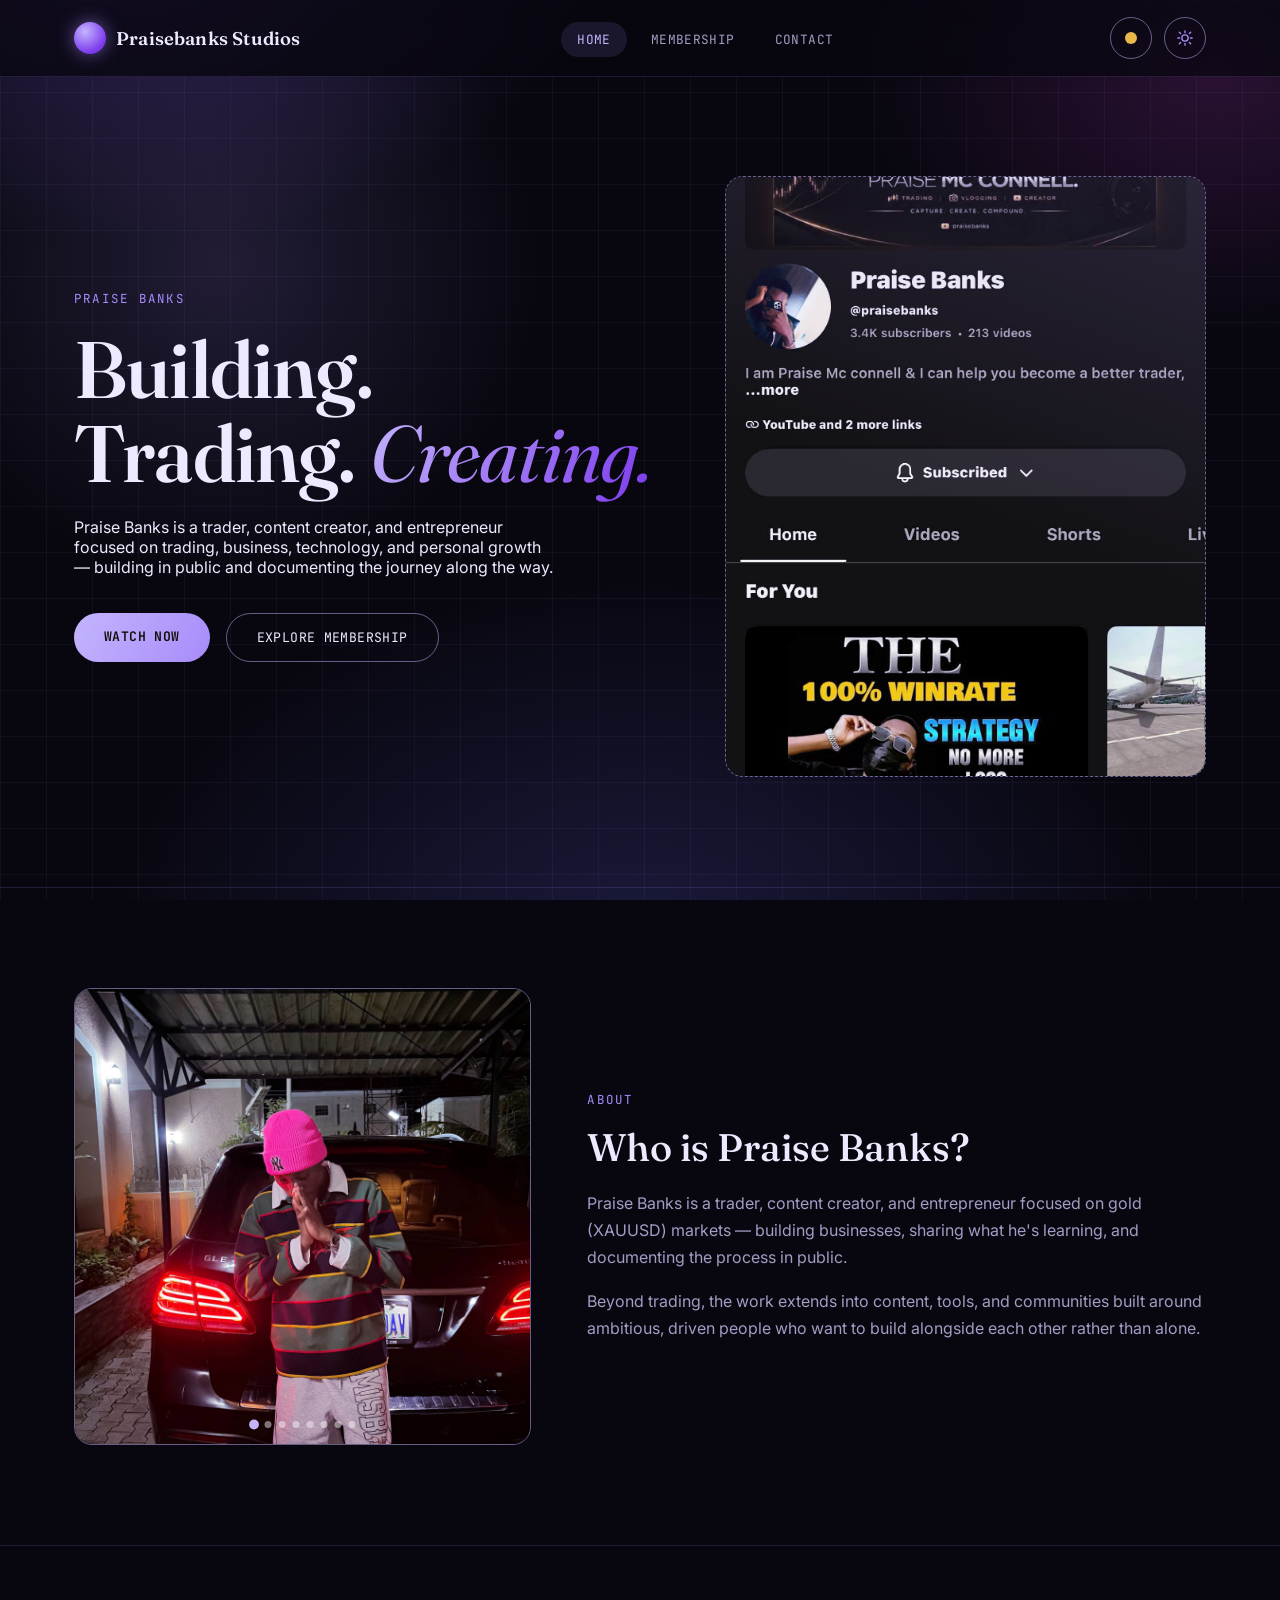
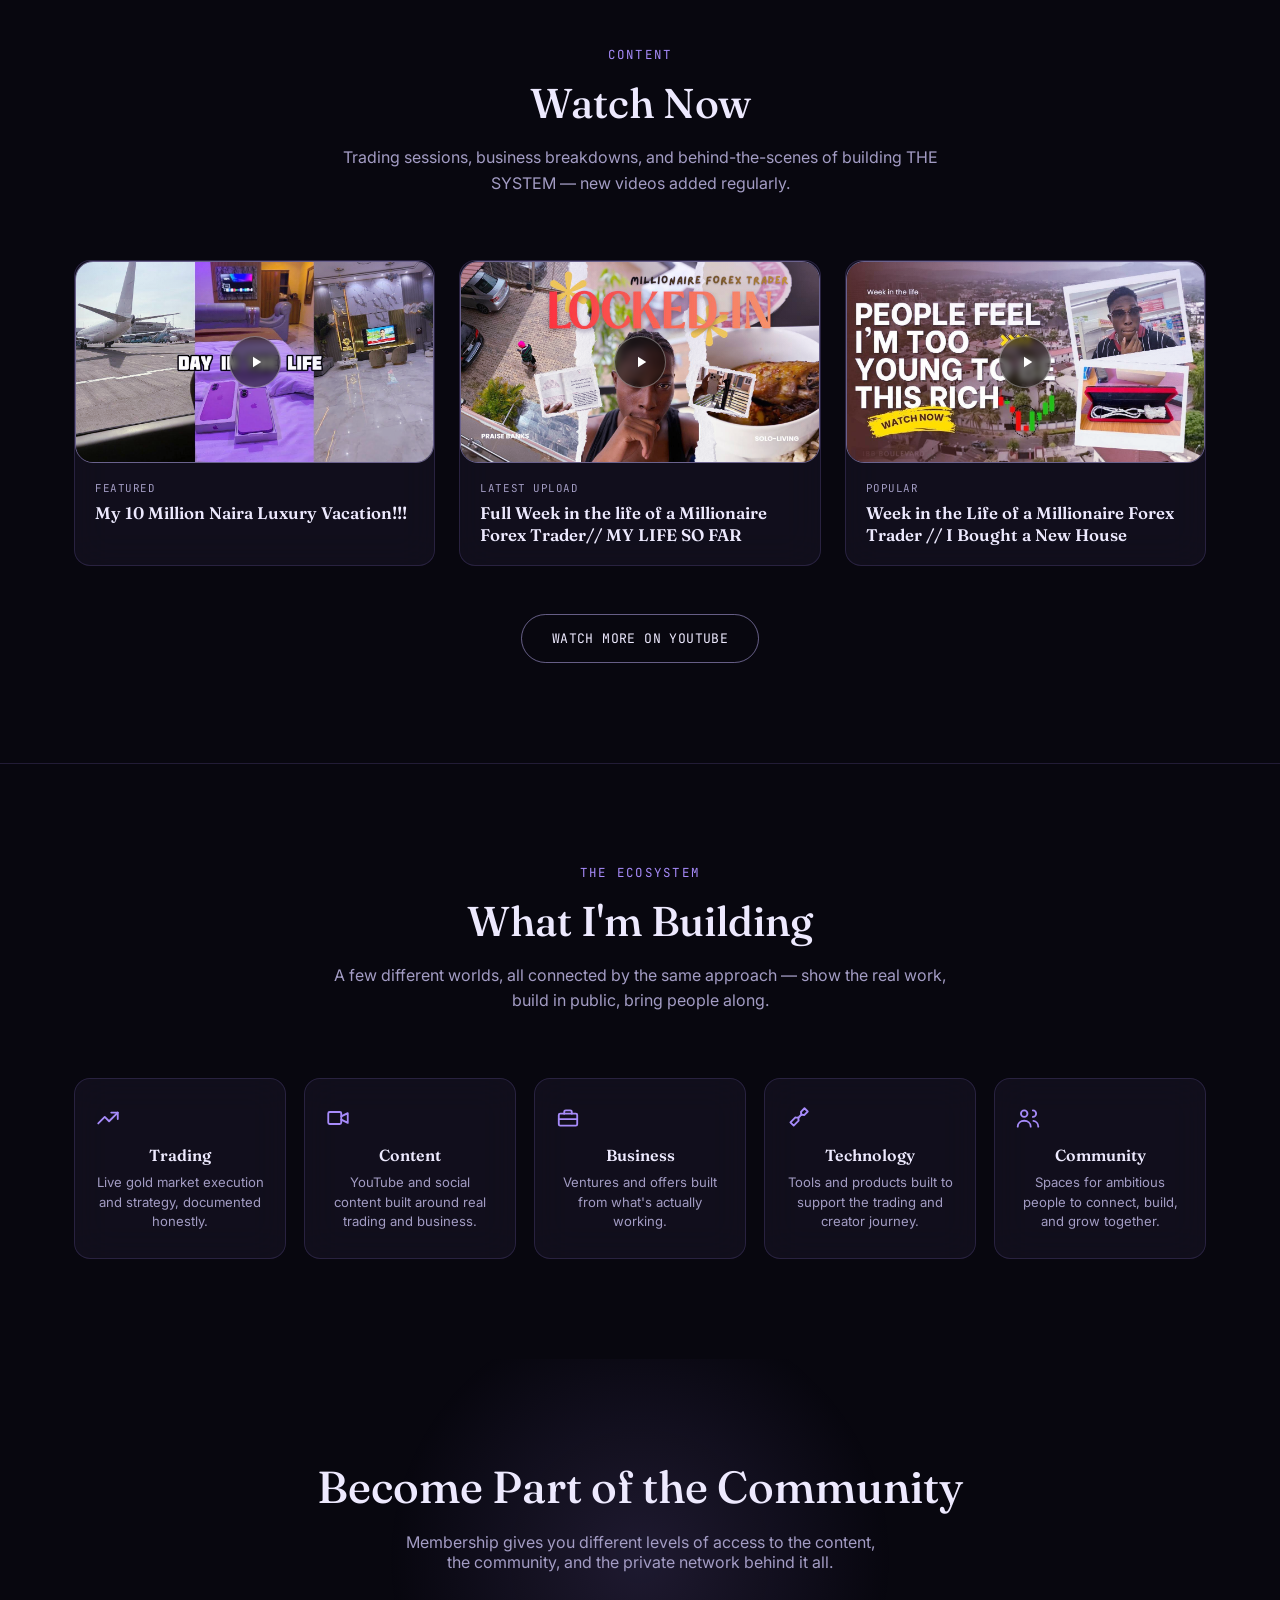
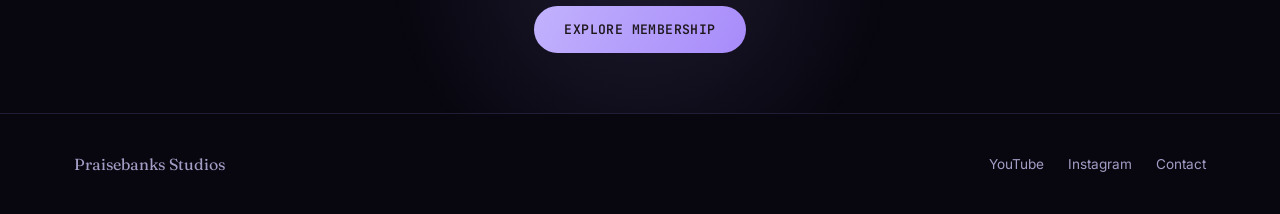
==== commit adb458af: "Add files via upload new code" ====
--- a/index.html
+++ b/index.html
@@ -12,6 +12,60 @@
 <link rel="stylesheet" href="home.css">
 </head>
 <body>
+
+<!-- Page transition loader: SVG progress bar, shows automatically on any
+     internal navigation with a guaranteed minimum visible duration. -->
+<div class="page-loader" id="pageLoader" aria-hidden="true">
+  <svg class="page-loader-svg" viewBox="0 0 100 4" preserveAspectRatio="none">
+    <rect class="page-loader-track" x="0" y="0" width="100" height="4"></rect>
+    <rect class="page-loader-fill" id="pageLoaderFill" x="0" y="0" width="100" height="4"></rect>
+  </svg>
+</div>
+
+<!-- Full-screen dim mask with a centered 3D-style orbiting-rings SVG loader.
+     Runs in sync with the top progress bar above. -->
+<div class="page-loader-mask" id="pageLoaderMask" aria-hidden="true">
+  <div class="loader-3d">
+    <svg class="loader-ring-svg loader-ring-a" viewBox="0 0 100 100">
+      <defs>
+        <linearGradient id="loaderGrad" x1="0%" y1="0%" x2="100%" y2="100%">
+          <stop class="loader-stop-a" offset="0%"></stop>
+          <stop class="loader-stop-b" offset="100%"></stop>
+        </linearGradient>
+      </defs>
+      <circle class="loader-ring-stroke" cx="50" cy="50" r="42" stroke-width="1.5" opacity="0.35"></circle>
+      <circle class="loader-dot loader-dot-a" cx="92" cy="50" r="5"></circle>
+    </svg>
+    <svg class="loader-ring-svg loader-ring-b" viewBox="0 0 100 100">
+      <circle class="loader-ring-stroke" cx="50" cy="50" r="42" stroke-width="1.2" opacity="0.3"></circle>
+      <circle class="loader-dot loader-dot-b" cx="92" cy="50" r="4.2"></circle>
+    </svg>
+    <svg class="loader-ring-svg loader-ring-c" viewBox="0 0 100 100">
+      <circle class="loader-ring-stroke" cx="50" cy="50" r="42" stroke-width="1" opacity="0.22"></circle>
+      <circle class="loader-dot loader-dot-c" cx="92" cy="50" r="3.5"></circle>
+    </svg>
+    <svg class="loader-core-svg" viewBox="0 0 100 100">
+      <circle class="loader-core" cx="50" cy="50" r="7"></circle>
+    </svg>
+  </div>
+</div>
+
+<!-- Runs immediately, before anything else on the page, so an in-progress
+     page transition stays visible with zero gap — no waiting for the full
+     main.js file (loaded later, at the end of body) to arrive first. -->
+<script>
+(function () {
+  try {
+    if (sessionStorage.getItem('pb-transition-start')) {
+      document.getElementById('pageLoader').classList.add('active');
+      document.getElementById('pageLoaderMask').classList.add('active');
+      var fillEl = document.getElementById('pageLoaderFill');
+      fillEl.style.transition = 'none';
+      fillEl.style.transform = 'scaleX(0.7)';
+    }
+  } catch (err) { /* sessionStorage unavailable (e.g. private mode) — ignore */ }
+})();
+</script>
 
 <nav>
   <div class="wrap">
@@ -43,7 +97,6 @@
   <a href="contact.html" class="mobile-overlay-link">Contact</a>
 </div>
 
-
 <!-- ============ HERO ============ -->
 <section class="intro-hero">
   <div class="wrap">
@@ -113,14 +166,14 @@
           <h3>My 10 Million Naira Luxury Vacation!!!</h3>
         </div>
       </a>
-      <a class="video-card" href="https://youtu.be/AYTIhooPTP8?si=feiHeDSkytamII4R" target="_blank" rel="noopener">
+      <a class="video-card" href="https://youtu.be/pZjhqaFzwzk?si=QSX8kgxTStxgOCfb" target="_blank" rel="noopener">
         <div class="video-thumb media-frame">
-          <img src="images/video-latest.jpg" alt="Week in the life of a Millionaire Forex trader — Abuja Living With My Girlfriend thumbnail">
+          <img src="images/video-latest.jpg" alt="Full Week in the life of a Millionaire Forex Trader// MY LIFE SO FAR">
           <div class="play-btn"><span><svg viewBox="0 0 24 24" fill="currentColor"><path d="M8 5v14l11-7z"/></svg></span></div>
         </div>
         <div class="video-info">
           <span class="video-label">Latest upload</span>
-          <h3>Week in the Life of a Millionaire Forex Trader // Abuja Living With My Girlfriend</h3>
+          <h3>Full Week in the life of a Millionaire Forex Trader// MY LIFE SO FAR</h3>
         </div>
       </a>
       <a class="video-card" href="https://youtu.be/9UzXkX_WsuM?si=tNo1rd0cEZvp7kFr" target="_blank" rel="noopener">
@@ -150,27 +203,27 @@
     </div>
     <div class="building-grid">
       <div class="building-item">
-        <span class="building-icon">📈</span>
+        <span class="building-icon"><svg viewBox="0 0 24 24" fill="none" stroke="currentColor" stroke-width="1.7" stroke-linecap="round" stroke-linejoin="round"><path d="M3 17l6-6l4 4l8-8"/><path d="M15 7h6v6"/></svg></span>
         <h3>Trading</h3>
         <p>Live gold market execution and strategy, documented honestly.</p>
       </div>
       <div class="building-item">
-        <span class="building-icon">🎥</span>
+        <span class="building-icon"><svg viewBox="0 0 24 24" fill="none" stroke="currentColor" stroke-width="1.7" stroke-linecap="round" stroke-linejoin="round"><rect x="3" y="6.5" width="12" height="11" rx="1.3"/><path d="M15 10.5L21 7.5V16.5L15 13.5"/></svg></span>
         <h3>Content</h3>
         <p>YouTube and social content built around real trading and business.</p>
       </div>
       <div class="building-item">
-        <span class="building-icon">💼</span>
+        <span class="building-icon"><svg viewBox="0 0 24 24" fill="none" stroke="currentColor" stroke-width="1.7" stroke-linecap="round" stroke-linejoin="round"><rect x="3.5" y="8" width="17" height="11" rx="1.3"/><path d="M8.5 8V6.3c0-.7.6-1.3 1.4-1.3h4.2c.8 0 1.4.6 1.4 1.3V8"/><path d="M3.5 13h17"/></svg></span>
         <h3>Business</h3>
         <p>Ventures and offers built from what's actually working.</p>
       </div>
       <div class="building-item">
-        <span class="building-icon">🛠️</span>
+        <span class="building-icon"><svg viewBox="0 0 24 24" fill="none" stroke="currentColor" stroke-width="1.7" stroke-linecap="round" stroke-linejoin="round"><path d="M14.7 6.3a4 4 0 0 1-5.1 5.1L5 16l3 3l4.6-4.6a4 4 0 0 1 5.1-5.1L21 6l-3-3l-3.3 3.3Z"/></svg></span>
         <h3>Technology</h3>
         <p>Tools and products built to support the trading and creator journey.</p>
       </div>
       <div class="building-item">
-        <span class="building-icon">🤝</span>
+        <span class="building-icon"><svg viewBox="0 0 24 24" fill="none" stroke="currentColor" stroke-width="1.7" stroke-linecap="round" stroke-linejoin="round"><path d="M8.5 11a3 3 0 1 0 0-6 3 3 0 0 0 0 6Z"/><path d="M2.5 20c0-3.3 2.7-5.5 6-5.5s6 2.2 6 5.5"/><path d="M16.5 11a3 3 0 1 0 0-6"/><path d="M21.5 20c0-2.8-2.1-5-4.5-5.4"/></svg></span>
         <h3>Community</h3>
         <p>Spaces for ambitious people to connect, build, and grow together.</p>
       </div>
--- a/shared.css
+++ b/shared.css
@@ -172,6 +172,103 @@
 section[id]{ scroll-margin-top: 96px; }
 
 .wrap{ max-width: 1180px; margin: 0 auto; padding: 0 24px; }
+
+/* ---------- PAGE TRANSITION LOADER ----------
+   A slim SVG progress bar fixed to the very top of the viewport. Hidden
+   by default (opacity 0, fill scaled to 0 width); JS drives it by toggling
+   the "active" class and animating the fill rect's transform. Sits above
+   everything else (nav, mobile overlay) via z-index. */
+.page-loader{
+  position: fixed; top: 0; left: 0; right: 0; height: 3px; z-index: 2000;
+  opacity: 0; pointer-events: none;
+  transition: opacity .25s ease;
+}
+.page-loader.active{ opacity: 1; }
+.page-loader-svg{ width: 100%; height: 100%; display: block; }
+.page-loader-track{ fill: rgba(var(--glow-rgb),0.15); }
+.page-loader-fill{
+  fill: var(--gold-bright);
+  filter: drop-shadow(0 0 6px rgba(var(--glow-rgb),0.85));
+  transform: scaleX(0);
+  transform-origin: left;
+  transition: transform .35s cubic-bezier(.4,0,.2,1);
+}
+
+/* ---------- PAGE TRANSITION MASK + 3D ORBIT LOADER ----------
+   A full-screen dim mask with a centered 3D-style SVG loader (three
+   orbiting rings around a glowing core). Runs in sync with the top bar
+   above — same trigger points, driven from the same JS block. */
+.page-loader-mask{
+  position: fixed; inset: 0; z-index: 1990;
+  background: rgba(0,0,0,0.55);
+  backdrop-filter: blur(2px);
+  -webkit-backdrop-filter: blur(2px);
+  display: flex; align-items: center; justify-content: center;
+  opacity: 0; visibility: hidden; pointer-events: none;
+  transition: opacity .3s ease, visibility 0s linear .3s;
+}
+.page-loader-mask.active{
+  opacity: 1; visibility: visible; pointer-events: auto;
+  transition: opacity .3s ease;
+}
+
+.loader-3d{
+  position: relative; width: 108px; height: 108px;
+  perspective: 320px;
+}
+/* Each ring is its OWN separate <svg>, stacked absolutely on top of each
+   other, all as direct children of .loader-3d. This matters: CSS
+   "perspective" on a parent only projects correctly onto direct child
+   boxes — an element nested *inside* a shared SVG's internal coordinate
+   system does not receive the parent's perspective correctly, which
+   produces a distorted "swoosh" instead of a clean tilted ellipse. */
+.loader-ring-svg{
+  position: absolute; inset: 0; width: 100%; height: 100%;
+  overflow: visible;
+  transform-style: preserve-3d;
+}
+.loader-ring-a{ animation: loaderSpinA 1.5s linear infinite; }
+.loader-ring-b{ animation: loaderSpinB 2.1s linear infinite; }
+.loader-ring-c{ animation: loaderSpinC 2.7s linear infinite; }
+@keyframes loaderSpinA{
+  from{ transform: rotateX(64deg) rotateZ(0deg); }
+  to{ transform: rotateX(64deg) rotateZ(360deg); }
+}
+@keyframes loaderSpinB{
+  from{ transform: rotateX(64deg) rotateY(60deg) rotateZ(0deg); }
+  to{ transform: rotateX(64deg) rotateY(60deg) rotateZ(-360deg); }
+}
+@keyframes loaderSpinC{
+  from{ transform: rotateX(64deg) rotateY(120deg) rotateZ(0deg); }
+  to{ transform: rotateX(64deg) rotateY(120deg) rotateZ(360deg); }
+}
+.loader-ring-stroke{
+  fill: none;
+  stroke: url(#loaderGrad);
+  stroke-linecap: round;
+  filter: drop-shadow(0 0 5px rgba(var(--glow-rgb),0.9));
+}
+.loader-stop-a{ stop-color: var(--gold-bright); }
+.loader-stop-b{ stop-color: var(--amber); }
+.loader-dot{
+  fill: var(--gold-bright);
+  filter: drop-shadow(0 0 5px rgba(var(--glow-rgb),0.95));
+}
+.loader-dot-b{ fill: var(--gold); opacity: 0.85; }
+.loader-dot-c{ fill: var(--amber); opacity: 0.7; }
+.loader-core-svg{
+  position: absolute; inset: 0; width: 100%; height: 100%;
+  overflow: visible;
+  animation: loaderPulse 1.4s ease-in-out infinite;
+}
+.loader-core{
+  fill: url(#loaderGrad);
+  filter: drop-shadow(0 0 8px rgba(var(--glow-rgb),0.95));
+}
+@keyframes loaderPulse{
+  0%, 100%{ transform: scale(1); opacity: 1; }
+  50%{ transform: scale(1.18); opacity: 0.75; }
+}
 
 /* ---------- NAV ---------- */
 nav{
--- a/home.css
+++ b/home.css
@@ -139,7 +139,8 @@
   text-align:center; transition: transform .3s ease, border-color .3s ease;
 }
 .building-item:hover{ transform: translateY(-4px); border-color: var(--border-bright); }
-.building-icon{ font-size: 1.6rem; margin-bottom: 14px; display:block; }
+.building-icon{ display:block; margin-bottom: 14px; width: 26px; height: 26px; color: var(--gold); }
+.building-icon svg{ width: 100%; height: 100%; }
 .building-item h3{ font-family:'Fraunces', serif; font-size: 1rem; font-weight: 600; margin-bottom: 8px; }
 .building-item p{ color: var(--text-muted); font-size: 0.82rem; line-height: 1.5; }
 
